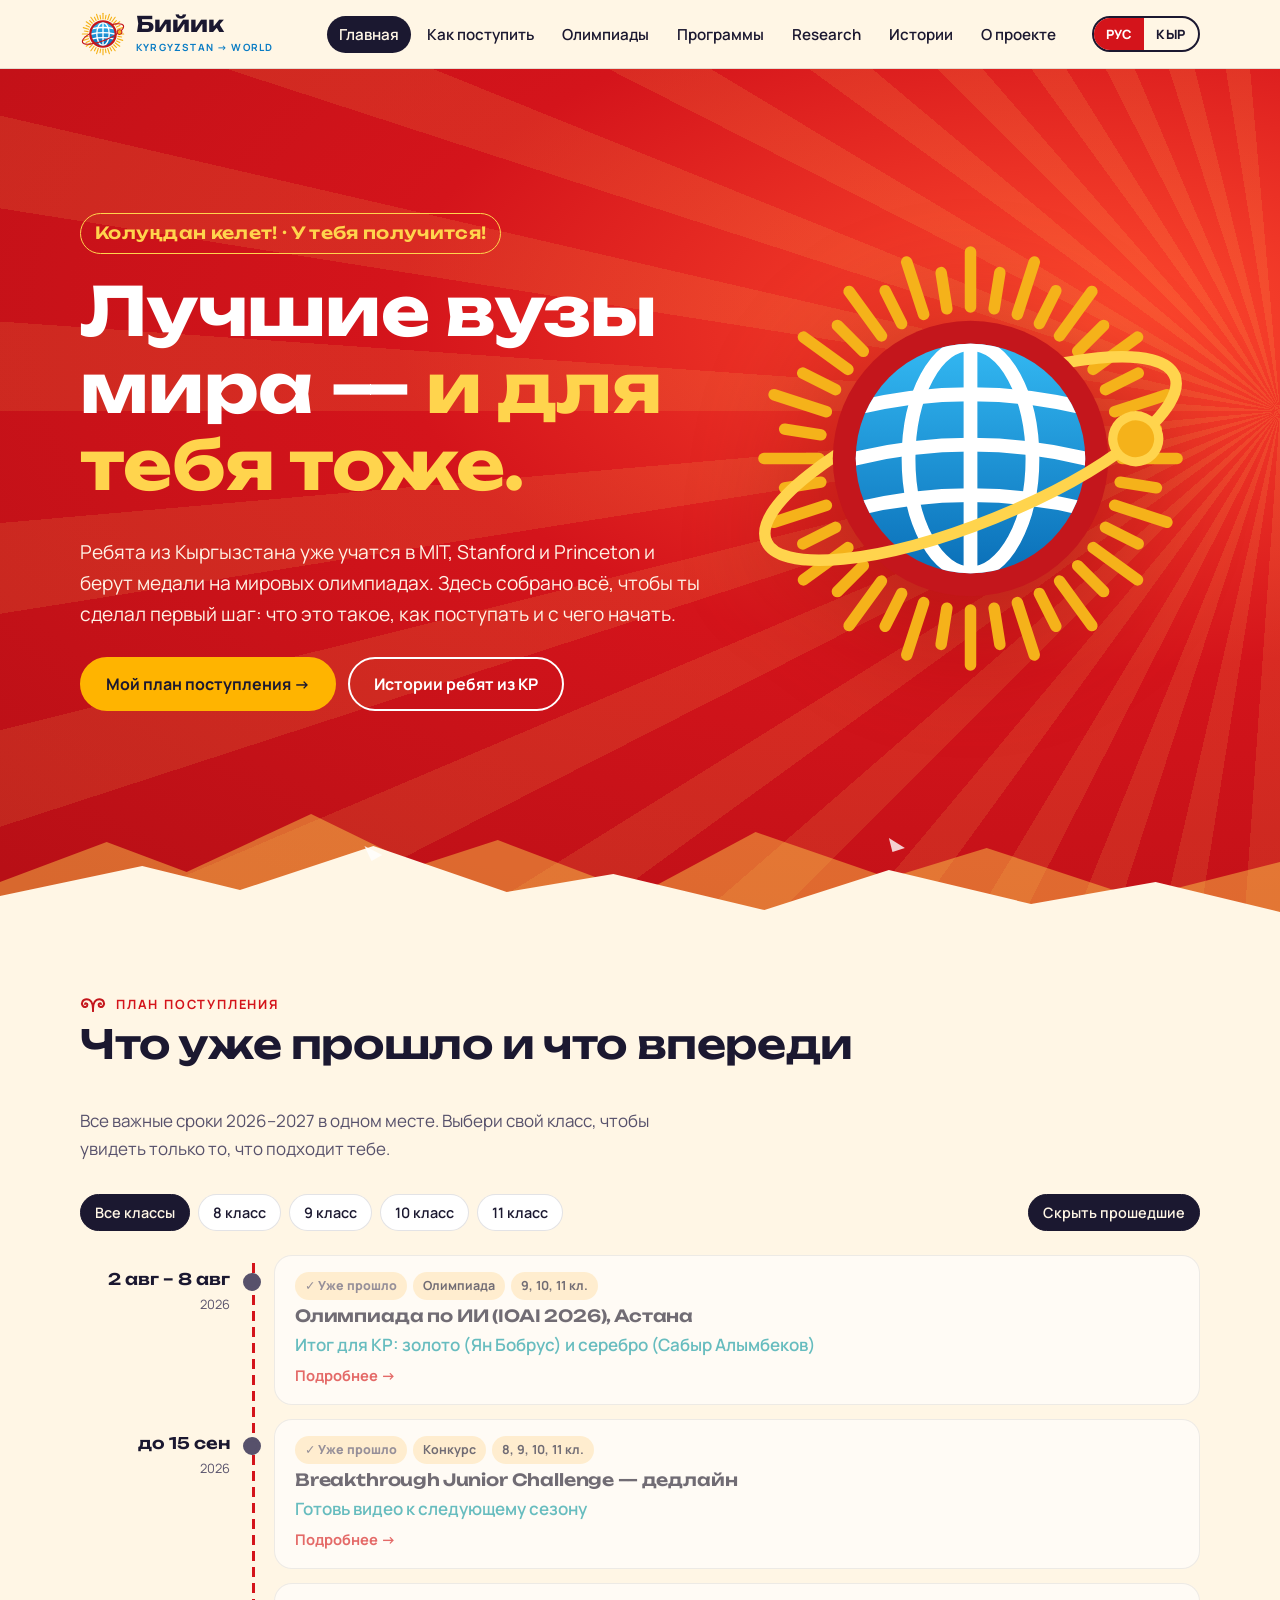
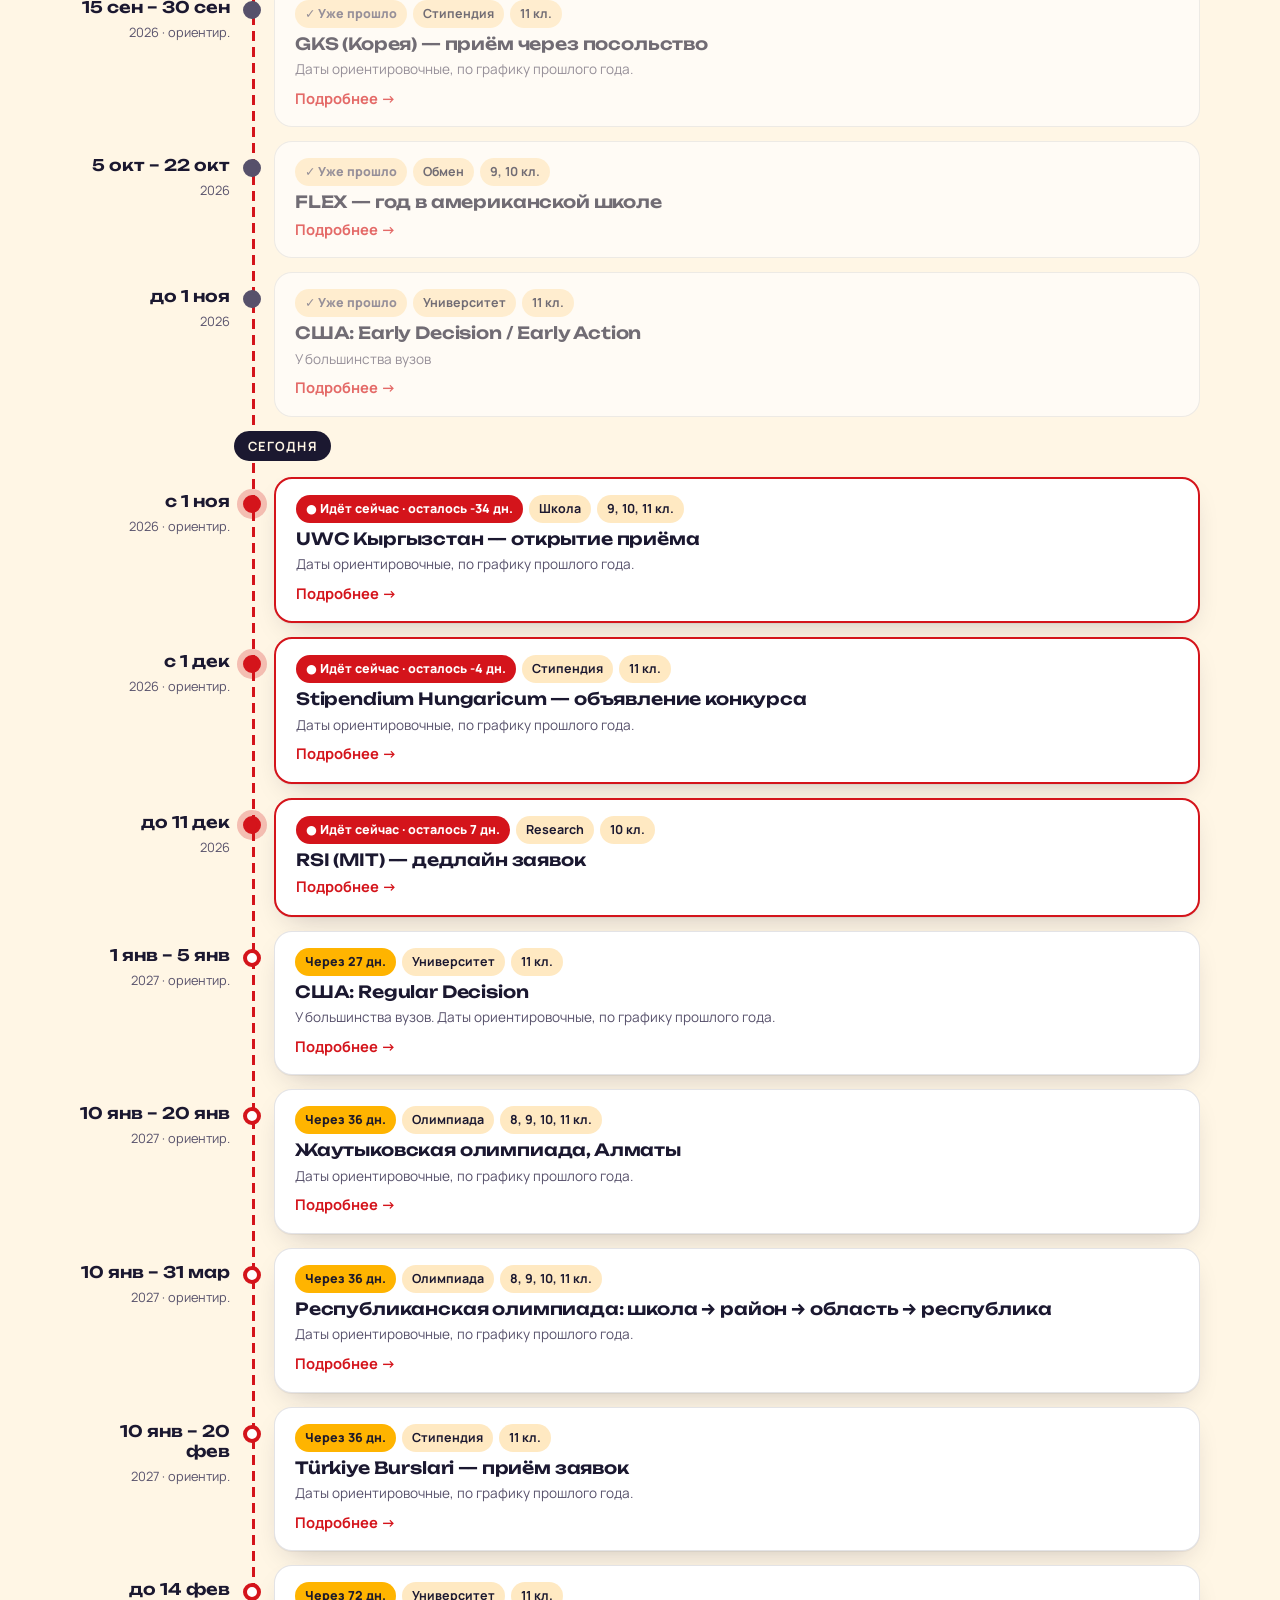
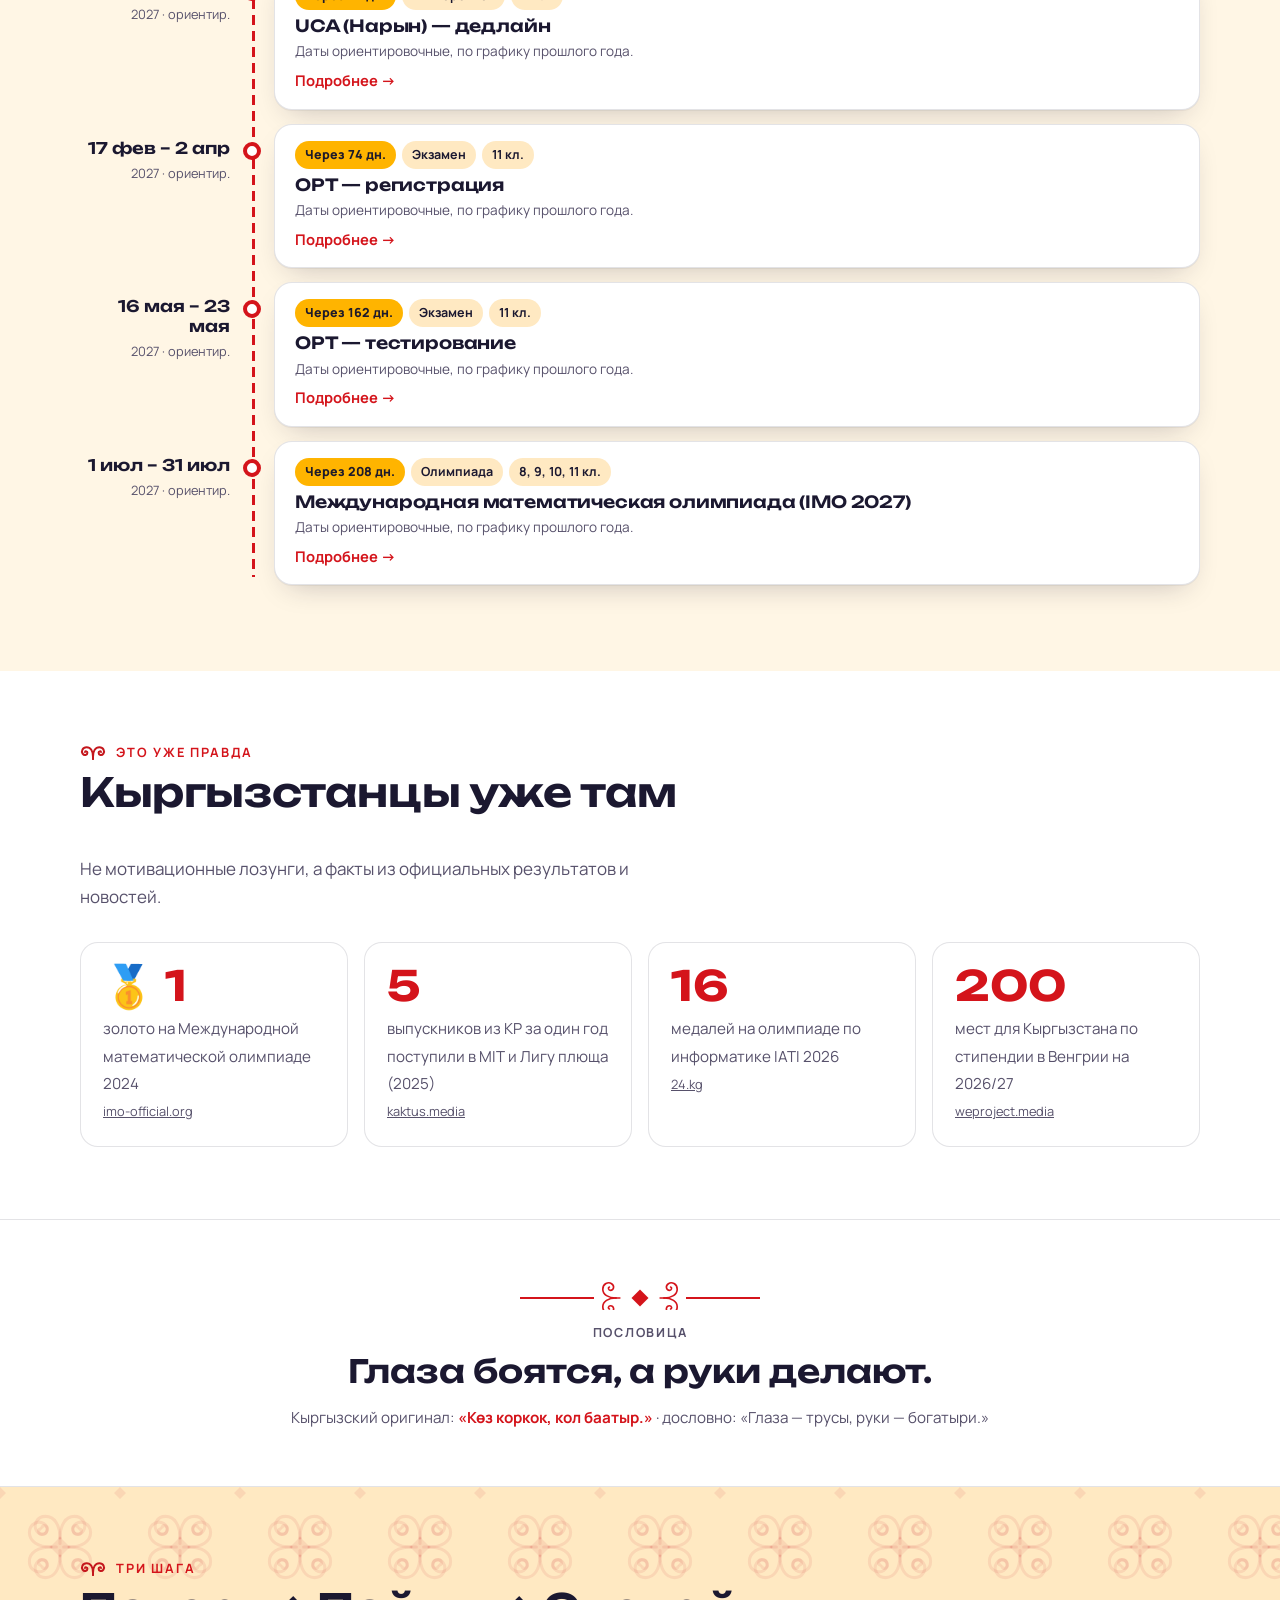
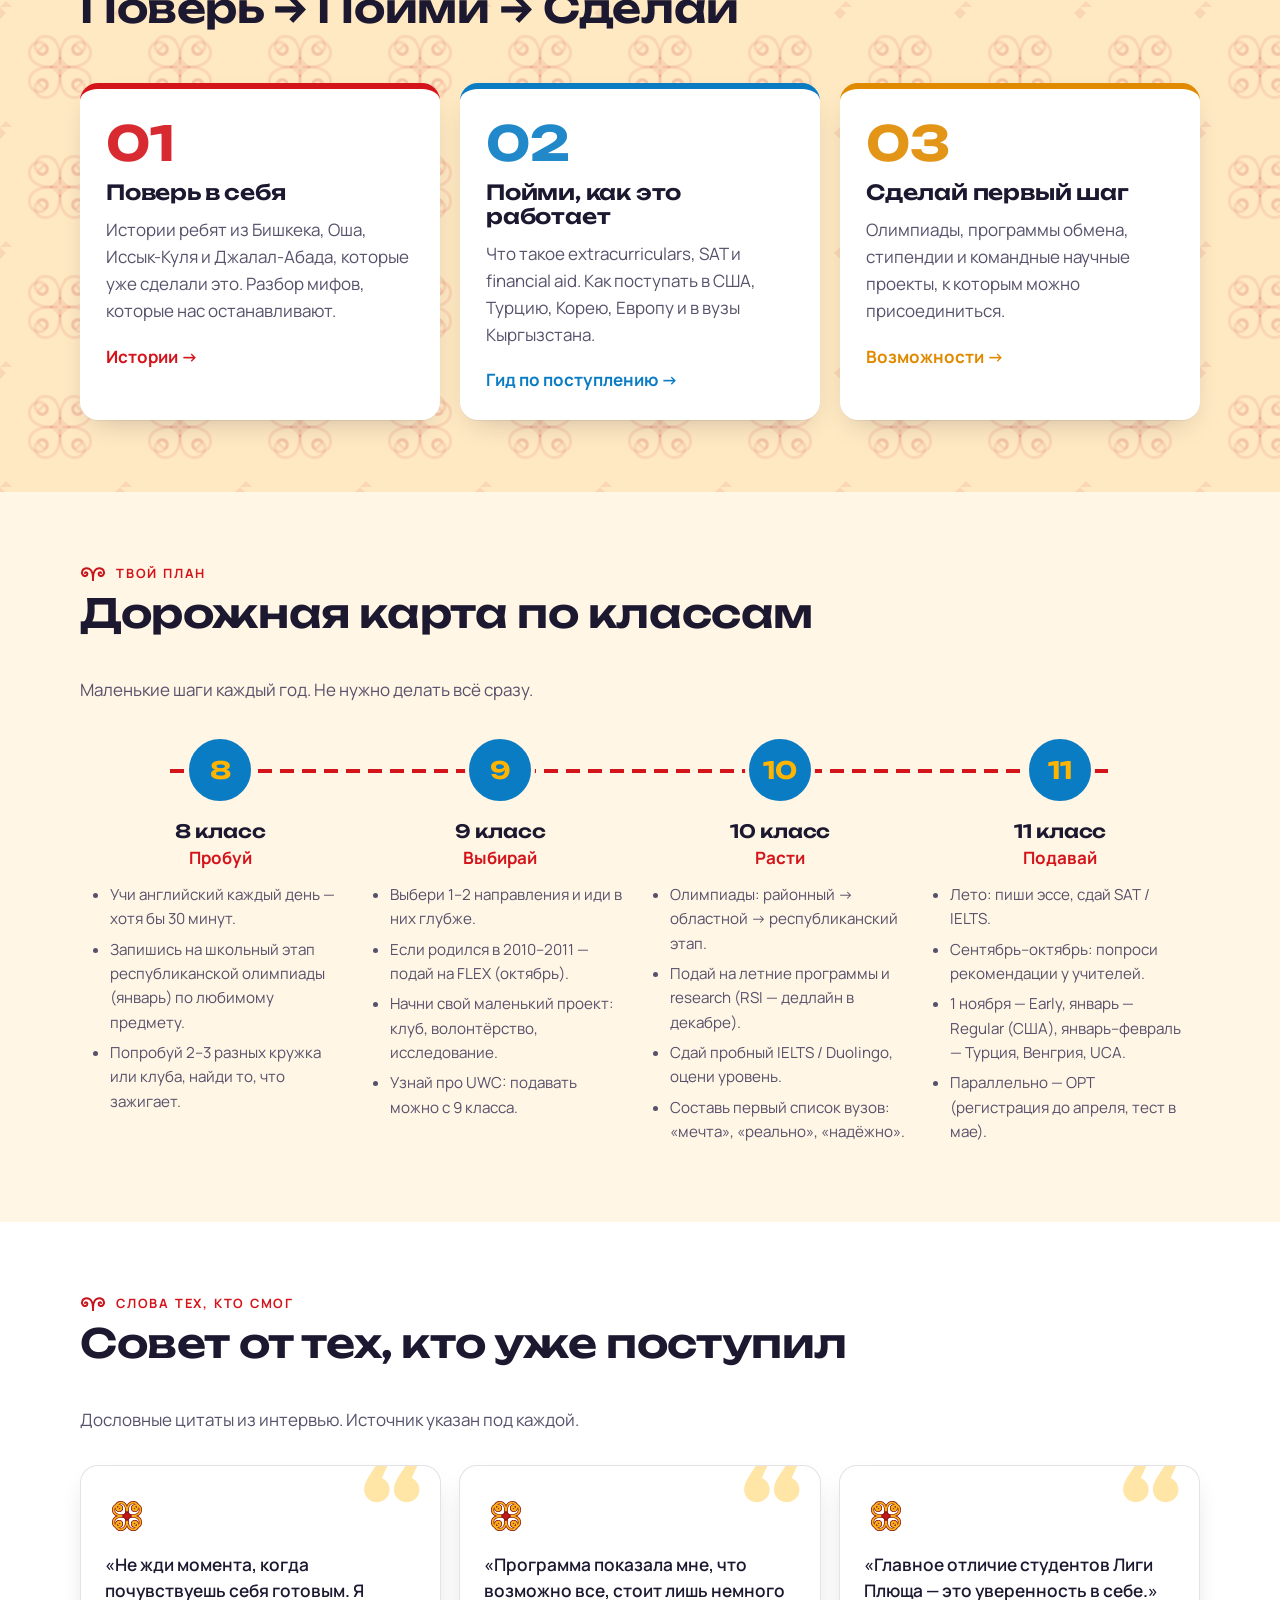
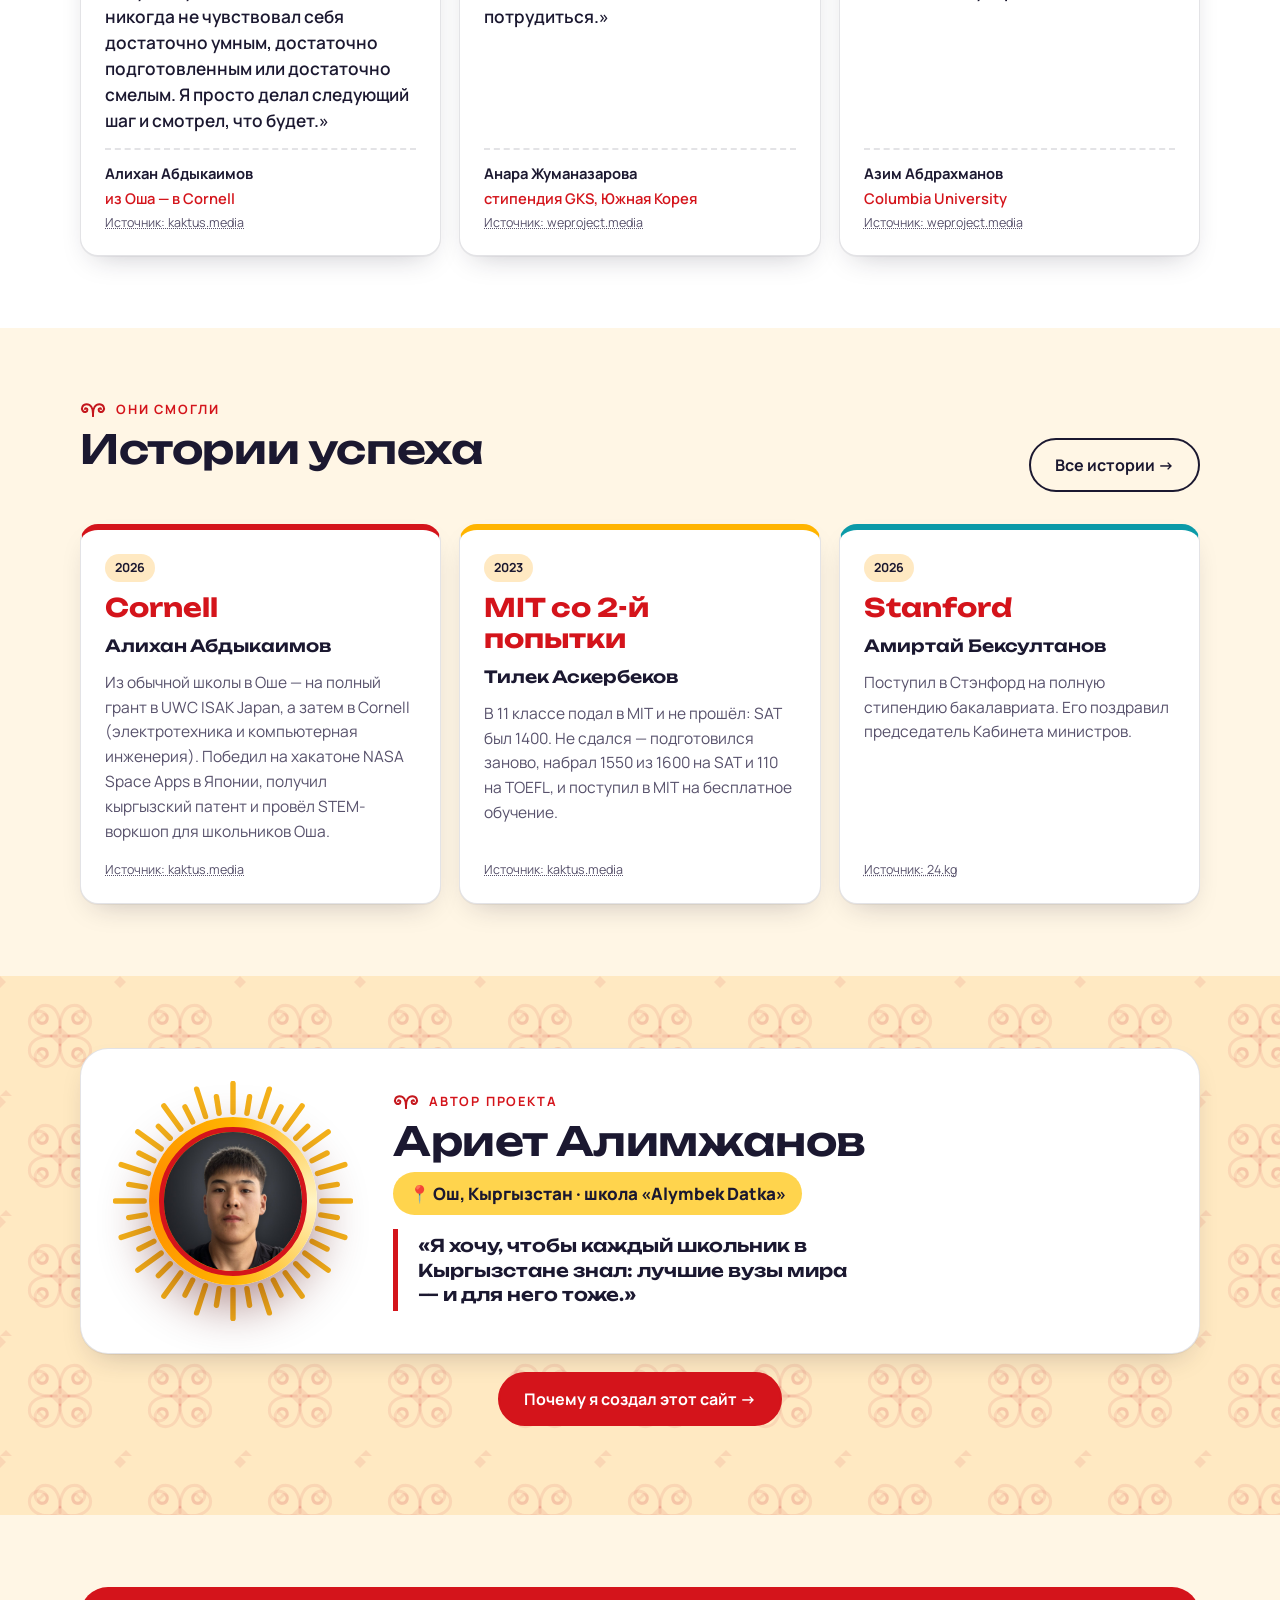
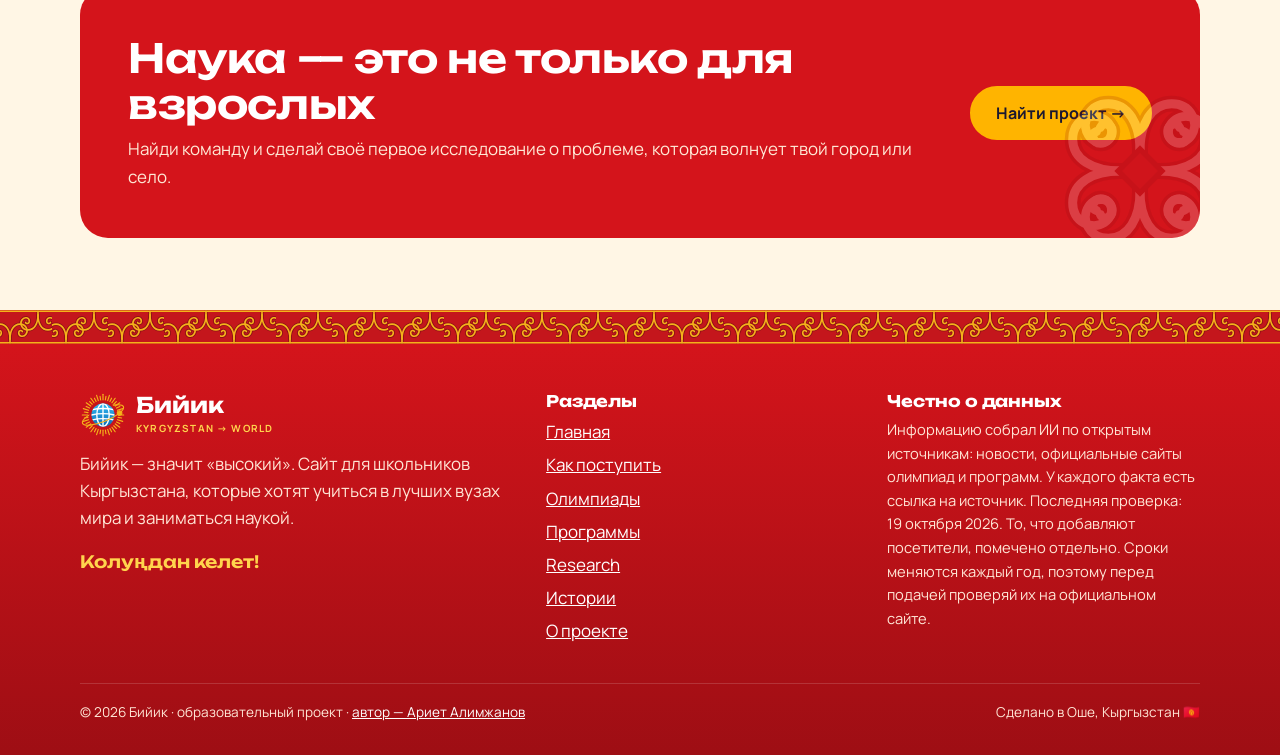
==== index.html @ 20fd9aa3 "Бийик: сайт для школьников Кыргызстана (РУС/КЫР) Co-Authored-By: Claude Opus 5.5 <noreply@anthropic." ====
<!doctype html>
<html lang="ru" data-title-ky="Бийик — дүйнөнүн мыкты ЖОЖдоруна жол">
<head>
<meta charset="utf-8">
<meta name="viewport" content="width=device-width, initial-scale=1">
<title>Бийик — путь к лучшим вузам мира</title>
<meta name="description" content="Олимпиады, стипендии, research и истории успеха для школьников Кыргызстана.">
<meta name="theme-color" content="#d4141b">
<link rel="icon" href="data:image/svg+xml,%3Csvg viewBox=%22-100 -100 200 200%22 xmlns=%22http://www.w3.org/2000/svg%22%3E%3Cdefs%3E%3CclipPath id=%22Lg%22%3E%3Ccircle r=%2250%22/%3E%3C/clipPath%3E%3ClinearGradient id=%22Lb%22 x1=%220%22 y1=%220%22 x2=%220%22 y2=%221%22%3E%3Cstop offset=%220%22 stop-color=%22#33b8f2%22/%3E%3Cstop offset=%221%22 stop-color=%22#0a6fb8%22/%3E%3C/linearGradient%3E%3C/defs%3E%3Cg stroke=%22#f5b21a%22 stroke-width=%225%22 stroke-linecap=%22round%22%3E%3Cline x1=%2266.0%22 y1=%220.0%22 x2=%2290.0%22 y2=%220.0%22/%3E%3Cline x1=%2265.2%22 y1=%2210.3%22 x2=%2281.0%22 y2=%2212.8%22/%3E%3Cline x1=%2262.8%22 y1=%2220.4%22 x2=%2285.6%22 y2=%2227.8%22/%3E%3Cline x1=%2258.8%22 y1=%2230.0%22 x2=%2273.1%22 y2=%2237.2%22/%3E%3Cline x1=%2253.4%22 y1=%2238.8%22 x2=%2272.8%22 y2=%2252.9%22/%3E%3Cline x1=%2246.7%22 y1=%2246.7%22 x2=%2258.0%22 y2=%2258.0%22/%3E%3Cline x1=%2238.8%22 y1=%2253.4%22 x2=%2252.9%22 y2=%2272.8%22/%3E%3Cline x1=%2230.0%22 y1=%2258.8%22 x2=%2237.2%22 y2=%2273.1%22/%3E%3Cline x1=%2220.4%22 y1=%2262.8%22 x2=%2227.8%22 y2=%2285.6%22/%3E%3Cline x1=%2210.3%22 y1=%2265.2%22 x2=%2212.8%22 y2=%2281.0%22/%3E%3Cline x1=%220.0%22 y1=%2266.0%22 x2=%220.0%22 y2=%2290.0%22/%3E%3Cline x1=%22-10.3%22 y1=%2265.2%22 x2=%22-12.8%22 y2=%2281.0%22/%3E%3Cline x1=%22-20.4%22 y1=%2262.8%22 x2=%22-27.8%22 y2=%2285.6%22/%3E%3Cline x1=%22-30.0%22 y1=%2258.8%22 x2=%22-37.2%22 y2=%2273.1%22/%3E%3Cline x1=%22-38.8%22 y1=%2253.4%22 x2=%22-52.9%22 y2=%2272.8%22/%3E%3Cline x1=%22-46.7%22 y1=%2246.7%22 x2=%22-58.0%22 y2=%2258.0%22/%3E%3Cline x1=%22-53.4%22 y1=%2238.8%22 x2=%22-72.8%22 y2=%2252.9%22/%3E%3Cline x1=%22-58.8%22 y1=%2230.0%22 x2=%22-73.1%22 y2=%2237.2%22/%3E%3Cline x1=%22-62.8%22 y1=%2220.4%22 x2=%22-85.6%22 y2=%2227.8%22/%3E%3Cline x1=%22-65.2%22 y1=%2210.3%22 x2=%22-81.0%22 y2=%2212.8%22/%3E%3Cline x1=%22-66.0%22 y1=%220.0%22 x2=%22-90.0%22 y2=%220.0%22/%3E%3Cline x1=%22-65.2%22 y1=%22-10.3%22 x2=%22-81.0%22 y2=%22-12.8%22/%3E%3Cline x1=%22-62.8%22 y1=%22-20.4%22 x2=%22-85.6%22 y2=%22-27.8%22/%3E%3Cline x1=%22-58.8%22 y1=%22-30.0%22 x2=%22-73.1%22 y2=%22-37.2%22/%3E%3Cline x1=%22-53.4%22 y1=%22-38.8%22 x2=%22-72.8%22 y2=%22-52.9%22/%3E%3Cline x1=%22-46.7%22 y1=%22-46.7%22 x2=%22-58.0%22 y2=%22-58.0%22/%3E%3Cline x1=%22-38.8%22 y1=%22-53.4%22 x2=%22-52.9%22 y2=%22-72.8%22/%3E%3Cline x1=%22-30.0%22 y1=%22-58.8%22 x2=%22-37.2%22 y2=%22-73.1%22/%3E%3Cline x1=%22-20.4%22 y1=%22-62.8%22 x2=%22-27.8%22 y2=%22-85.6%22/%3E%3Cline x1=%22-10.3%22 y1=%22-65.2%22 x2=%22-12.8%22 y2=%22-81.0%22/%3E%3Cline x1=%22-0.0%22 y1=%22-66.0%22 x2=%22-0.0%22 y2=%22-90.0%22/%3E%3Cline x1=%2210.3%22 y1=%22-65.2%22 x2=%2212.8%22 y2=%22-81.0%22/%3E%3Cline x1=%2220.4%22 y1=%22-62.8%22 x2=%2227.8%22 y2=%22-85.6%22/%3E%3Cline x1=%2230.0%22 y1=%22-58.8%22 x2=%2237.2%22 y2=%22-73.1%22/%3E%3Cline x1=%2238.8%22 y1=%22-53.4%22 x2=%2252.9%22 y2=%22-72.8%22/%3E%3Cline x1=%2246.7%22 y1=%22-46.7%22 x2=%2258.0%22 y2=%22-58.0%22/%3E%3Cline x1=%2253.4%22 y1=%22-38.8%22 x2=%2272.8%22 y2=%22-52.9%22/%3E%3Cline x1=%2258.8%22 y1=%22-30.0%22 x2=%2273.1%22 y2=%22-37.2%22/%3E%3Cline x1=%2262.8%22 y1=%22-20.4%22 x2=%2285.6%22 y2=%22-27.8%22/%3E%3Cline x1=%2265.2%22 y1=%22-10.3%22 x2=%2281.0%22 y2=%22-12.8%22/%3E%3C/g%3E%3Cpath d=%22M-96 0A96 28 0 0 1 96 0%22 transform=%22rotate(-22)%22 fill=%22none%22 stroke=%22#c4161c%22 stroke-width=%225%22 stroke-linecap=%22round%22/%3E%3Ccircle r=%2260%22 fill=%22#c4161c%22/%3E%3Ccircle r=%2250%22 fill=%22url(#Lb)%22/%3E%3Cg clip-path=%22url(#Lg)%22 fill=%22none%22 stroke=%22#fff%22 stroke-width=%226%22 stroke-linecap=%22round%22%3E %3Cellipse rx=%2227%22 ry=%2250%22/%3E%3Cline x1=%220%22 y1=%22-50%22 x2=%220%22 y2=%2250%22/%3E %3Cpath d=%22M-50 -22Q0 -34 50 -22M-50 22Q0 10 50 22M-50 0Q0 -12 50 0%22/%3E%3C/g%3E%3Cpath d=%22M96 0A96 28 0 0 1 -96 0%22 transform=%22rotate(-22)%22 fill=%22none%22 stroke=%22#c4161c%22 stroke-width=%225%22 stroke-linecap=%22round%22/%3E%3Cg transform=%22rotate(-22)%22%3E%3Ccircle cx=%2270%22 cy=%2219%22 r=%2210%22 fill=%22#f5b21a%22 stroke=%22#c4161c%22 stroke-width=%224%22/%3E%3C/g%3E%3C/svg%3E">
<link rel="preconnect" href="https://fonts.googleapis.com">
<link rel="preconnect" href="https://fonts.gstatic.com" crossorigin>
<link href="https://fonts.googleapis.com/css2?family=Manrope:wght@400;500;600;700;800&family=Unbounded:wght@500;600;700&display=swap&subset=cyrillic" rel="stylesheet">
<link rel="stylesheet" href="css/style.css">
<link rel="stylesheet" href="css/ornaments.css">
</head>
<body>
<header id="site-header"></header>
<main>

<section class="hero"><div class="wrap hero-inner">
  <div>
    <span class="kg"><span data-ky="Колуңдан келет!">Колуңдан келет! · У тебя получится!</span></span>
    <h1><span data-ky="Дүйнөнүн мыкты ЖОЖдору — &lt;em&gt;сен үчүн да.&lt;/em&gt;">Лучшие вузы мира — <em>и для тебя тоже.</em></span></h1>
    <p class="lead"><span data-ky="Кыргызстандык балдар MIT, Stanford жана Princetonдо окуп, дүйнөлүк олимпиадаларда медаль алып жатышат. Бул жерде биринчи кадамыңды жасоо үчүн баары бар: бул эмне, кантип тапшыруу жана кайдан баштоо.">Ребята из Кыргызстана уже учатся в MIT, Stanford и Princeton и берут медали на мировых олимпиадах. Здесь собрано всё, чтобы ты сделал первый шаг: что это такое, как поступать и с чего начать.</span></p>
    <div class="hero-actions">
      <a class="btn" href="#plan"><span data-ky="Менин планым →">Мой план поступления →</span></a>
      <a class="btn ghost" href="stories.html"><span data-ky="КРдин балдарынын окуялары">Истории ребят из КР</span></a>
    </div>
  </div>
  <div class="hero-logo" data-logo="#ffd44d"></div>
</div><svg class="mountains" viewBox="0 0 1440 120" preserveAspectRatio="none" aria-hidden="true">
  <path d="M0 120V78l120-40 90 30 140-58 120 52 90-26 160 54 130-62 150 46 110-30 170 50 160-36V120z"/>
  <path d="M0 120V92l160-30 110 24 150-44 150 46 120-18 170 36 140-40 160 34 140-22 140 30V120z" fill="var(--felt)"/>
  <path d="M410 42l20 9-12 6zM1000 34l18 10-14 4z" fill="#fff" opacity=".8"/>
</svg></section>

<section id="plan"><div class="wrap">
  <div class="section-title"><div><div class="eyebrow"><span data-ky="Тапшыруу планы">План поступления</span></div><h2><span data-ky="Эмне өттү, эмне алдыда">Что уже прошло и что впереди</span></h2></div><p class=muted><span data-ky="2026–2027-жылдардын бардык маанилүү мөөнөттөрү бир жерде. Өзүңө тиешелүүсүн гана көрүү үчүн классыңды танда.">Все важные сроки 2026–2027 в одном месте. Выбери свой класс, чтобы увидеть только то, что подходит тебе.</span></p></div>
  <div class="filters" id="timeline-grades"></div>
  <ol class="timeline" id="timeline"></ol>
</div></section>

<section class="alt"><div class="wrap">
  <div class="section-title"><div><div class="eyebrow"><span data-ky="Бул чындык">Это уже правда</span></div><h2><span data-ky="Кыргызстандыктар буга чейин эле ошол жерде">Кыргызстанцы уже там</span></h2></div><p class=muted><span data-ky="Мотивациялык ураандар эмес — расмий жыйынтыктардан жана жаңылыктардан алынган фактылар.">Не мотивационные лозунги, а факты из официальных результатов и новостей.</span></p></div>
  <div class="stats">
    <div class="stat reveal"><b>🥇 1</b><span><span data-ky="Эл аралык математикалык олимпиада 2024тө алтын">золото на Международной математической олимпиаде 2024</span></span><br><a href="https://www.imo-official.org/results/team/year/2024/country/KGZ/" target="_blank" rel="noopener">imo-official.org</a></div>
    <div class="stat reveal"><b>5</b><span><span data-ky="КРдин бүтүрүүчүсү бир жылда MITге жана Плющ лигасына өтүштү (2025)">выпускников из КР за один год поступили в MIT и Лигу плюща (2025)</span></span><br><a href="https://kaktus.media/doc/525167_piat_vypysknikov_iz_kyrgyzstana_postypili_v_yniversitety_ligi_plusha_i_mit.html" target="_blank" rel="noopener">kaktus.media</a></div>
    <div class="stat reveal"><b>16</b><span><span data-ky="IATI 2026 информатика олимпиадасында медаль">медалей на олимпиаде по информатике IATI 2026</span></span><br><a href="https://24.kg/obschestvo/373329_shkolniki_izkr_vzyali_16medaley_namejdunarodnoy_olimpiade_poinformatike/" target="_blank" rel="noopener">24.kg</a></div>
    <div class="stat reveal"><b>200</b><span><span data-ky="2026/27-жылга Венгриянын стипендиясы боюнча Кыргызстанга орун">мест для Кыргызстана по стипендии в Венгрии на 2026/27</span></span><br><a href="https://www.weproject.media/articles/detail/200-kyrgyzstantsev-smogut-uchitsya-v-vengrii-v-2026-godu-trebovaniya-kvoty-i-sroki-podachi/?amp=y" target="_blank" rel="noopener">weproject.media</a></div>
  </div>
</div></section>
<section class="proverb-band"><div class="wrap"><div data-proverb="index"></div></div></section>

<section class="pattern-bg"><div class="wrap">
  <div class="section-title"><div><div class="eyebrow"><span data-ky="Үч кадам">Три шага</span></div><h2><span data-ky="Ишен → Түшүн → Жаса">Поверь → Пойми → Сделай</span></h2></div></div>
  <div class="paths">
    <a class="path reveal" href="stories.html" style="--c:var(--red)"><div class="num">01</div><h3><span data-ky="Өзүңө ишен">Поверь в себя</span></h3><p><span data-ky="Муну буга чейин жасаган Бишкек, Ош, Ысык-Көл жана Жалал-Абаддык балдардын окуялары. Бизди токтоткон мифтердин талдоосу.">Истории ребят из Бишкека, Оша, Иссык-Куля и Джалал-Абада, которые уже сделали это. Разбор мифов, которые нас останавливают.</span></p><span class="go"><span data-ky="Окуялар →">Истории →</span></span></a>
    <a class="path reveal" href="guide.html" style="--c:var(--sky)"><div class="num">02</div><h3><span data-ky="Кантип иштээрин түшүн">Пойми, как это работает</span></h3><p><span data-ky="Extracurriculars, SAT жана financial aid деген эмне. АКШга, Түркияга, Кореяга, Европага жана Кыргызстандын ЖОЖдоруна кантип тапшыруу.">Что такое extracurriculars, SAT и financial aid. Как поступать в США, Турцию, Корею, Европу и в вузы Кыргызстана.</span></p><span class="go"><span data-ky="Тапшыруу боюнча гид →">Гид по поступлению →</span></span></a>
    <a class="path reveal" href="olympiads.html" style="--c:#e08a00"><div class="num">03</div><h3><span data-ky="Биринчи кадамды жаса">Сделай первый шаг</span></h3><p><span data-ky="Олимпиадалар, алмашуу программалары, стипендиялар жана кошулса боло турган командалык илимий долбоорлор.">Олимпиады, программы обмена, стипендии и командные научные проекты, к которым можно присоединиться.</span></p><span class="go"><span data-ky="Мүмкүнчүлүктөр →">Возможности →</span></span></a>
  </div>
</div></section>

<section><div class="wrap">
  <div class="section-title"><div><div class="eyebrow"><span data-ky="Сенин планың">Твой план</span></div><h2><span data-ky="Класстар боюнча жол картасы">Дорожная карта по классам</span></h2></div><p class=muted><span data-ky="Ар жылы кичинекей кадамдар. Баарын бир убакта жасоонун кереги жок.">Маленькие шаги каждый год. Не нужно делать всё сразу.</span></p></div>
  <div class="roadmap" id="roadmap"></div>
</div></section>

<section class="alt"><div class="wrap">
  <div class="section-title"><div><div class="eyebrow"><span data-ky="Колунан келгендердин сөздөрү">Слова тех, кто смог</span></div><h2><span data-ky="Буга чейин өткөндөрдүн кеңеши">Совет от тех, кто уже поступил</span></h2></div><p class=muted><span data-ky="Интервьюлардан алынган цитаталар. Ар биринин астында булагы көрсөтүлгөн.">Дословные цитаты из интервью. Источник указан под каждой.</span></p></div>
  <div class="quotes" id="quote-featured"></div>
</div></section>

<section><div class="wrap">
  <div class="section-title"><div><div class="eyebrow"><span data-ky="Алар жасай алышты">Они смогли</span></div><h2><span data-ky="Ийгилик окуялары">Истории успеха</span></h2></div><a class="btn ghost" href="stories.html"><span data-ky="Бардык окуялар →">Все истории →</span></a></div>
  <div class="grid" id="story-featured"></div>
</div></section>

<section class="pattern-bg"><div class="wrap">
  <div class="author-home reveal" id="author-home"></div>
  <p style="text-align:center;margin-top:18px"><a class="btn red" href="about.html"><span data-ky="Бул сайтты эмне үчүн жасадым →">Почему я создал этот сайт →</span></a></p>
</div></section>

<section><div class="wrap">
  <div class="cta"><div class="deco" data-rosette="#ffffff"></div>
    <div><h2><span data-ky="Илим — чоңдор үчүн гана эмес">Наука — это не только для взрослых</span></h2><p><span data-ky="Команда таап, шаарыңды же айылыңды тынчсыздандырган көйгөй боюнча биринчи изилдөөңдү жаса.">Найди команду и сделай своё первое исследование о проблеме, которая волнует твой город или село.</span></p></div>
    <a class="btn" href="research.html"><span data-ky="Долбоор табуу →">Найти проект →</span></a>
  </div>
</div></section>
</main>
<div id="site-footer"></div>
<script src="js/config.js"></script>
<script src="js/data.js"></script>
<script src="js/data-ky.js"></script>
<script src="js/main.js"></script>
</body>
</html>
---- css/style.css ----
/* ═══════════════════════════════════════════
   БИЙИК — стиль
   Цвета войлока, солнца и неба. Орнаменты:
   кочкор мүйүз (рога архара), тундук, мотивы шырдака.
   ═══════════════════════════════════════════ */

:root {
  --felt: #fff6e5;        /* светлый войлок */
  --felt-2: #ffe9c2;
  --paper: #ffffff;
  --ink: #1b1830;
  --ink-soft: #57516b;
  --red: #d4141b;         /* красный флага */
  --red-deep: #9e0e14;
  --sun: #ffb400;         /* солнце флага */
  --sky: #0a7cc4;         /* яркое небо */
  --sky-2: #19a7ea;
  --lake: #0b9aa8;        /* Иссык-Куль */
  --line: rgba(27, 24, 48, .12);
  --shadow: 0 1px 0 rgba(27,24,48,.05), 0 12px 30px -14px rgba(27,24,48,.28);
  --radius: 18px;
  --font-head: "Unbounded", "Arial Black", system-ui, sans-serif;
  --font-body: "Manrope", system-ui, -apple-system, "Segoe UI", sans-serif;
  color-scheme: light;
}

* { box-sizing: border-box; }
html { scroll-behavior: smooth; }
body {
  margin: 0;
  background: var(--felt);
  color: var(--ink);
  font: 17px/1.6 var(--font-body);
  -webkit-font-smoothing: antialiased;
  overflow-x: hidden;
}
img, svg { max-width: 100%; }
a { color: inherit; }
h1, h2, h3, h4 { font-family: var(--font-head); line-height: 1.15; margin: 0 0 .5em; letter-spacing: -.01em; }
h1 { font-size: clamp(2.1rem, 6vw, 4.2rem); font-weight: 700; }
h2 { font-size: clamp(1.6rem, 3.6vw, 2.5rem); font-weight: 600; }
h3 { font-size: 1.15rem; font-weight: 600; }
p { margin: 0 0 1em; }
.wrap { max-width: 1160px; margin: 0 auto; padding: 0 20px; }
.muted { color: var(--ink-soft); }
.kg { font-family: var(--font-head); color: var(--red); font-weight: 600; }

/* ── Орнаментальная лента (кочкор мүйүз) ── */
.band {
  height: 26px;
  background-color: var(--red);
  -webkit-mask: none;
  background-image: url("data:image/svg+xml,%3Csvg xmlns='http://www.w3.org/2000/svg' width='60' height='26' viewBox='0 0 60 26'%3E%3Cg fill='none' stroke='%23f5b21a' stroke-width='2.6' stroke-linecap='round'%3E%3Cpath d='M30 25V15C30 7 20 3 14 6C8 9 9 17 15 17C19 17 20 12 17 10'/%3E%3Cpath d='M30 15C30 7 40 3 46 6C52 9 51 17 45 17C41 17 40 12 43 10'/%3E%3Cpath d='M0 1V8C0 14 -6 18 -10 18M60 1V8C60 14 66 18 70 18'/%3E%3C/g%3E%3C/svg%3E");
  background-repeat: repeat-x;
  background-position: center;
}
.band.thin { height: 14px; background-size: 32px 14px; }
.band.sky { background-color: var(--sky); }

/* ── Шапка ── */
.site-header {
  position: sticky; top: 0; z-index: 50;
  background: color-mix(in srgb, var(--felt) 88%, transparent);
  backdrop-filter: blur(10px);
  border-bottom: 1px solid var(--line);
}
.nav { display: flex; align-items: center; gap: 24px; height: 68px; }
.logo { display: flex; align-items: center; gap: 10px; text-decoration: none; font-family: var(--font-head); font-weight: 700; font-size: 1.35rem; }
.logo svg { width: 38px; height: 38px; }
.nav-links { display: flex; gap: 4px; margin-left: auto; list-style: none; padding: 0; margin-top: 0; margin-bottom: 0; }
.nav-links a {
  text-decoration: none; padding: 8px 12px; border-radius: 999px; font-weight: 600; font-size: .95rem;
  transition: background .2s;
}
.nav-links a:hover { background: var(--felt-2); }
.nav-links a[aria-current="page"] { background: var(--ink); color: var(--felt); }
.burger { display: none; margin-left: auto; background: none; border: 0; padding: 8px; cursor: pointer; color: var(--ink); }
.burger svg { width: 28px; height: 28px; }
@media (max-width: 1080px) {
  .burger { display: block; }
  .nav-links {
    display: none; position: absolute; top: 68px; left: 0; right: 0; flex-direction: column;
    background: var(--felt); padding: 12px 20px 20px; border-bottom: 1px solid var(--line);
  }
  .nav-links.open { display: flex; }
  .nav-links a { display: block; padding: 12px 14px; }
}

/* ── Кнопки ── */
.btn {
  display: inline-flex; align-items: center; gap: 8px;
  padding: 14px 24px; border-radius: 999px; border: 2px solid var(--ink);
  font: 700 1rem var(--font-body); text-decoration: none; cursor: pointer;
  transition: transform .15s, box-shadow .15s;
  background: var(--ink); color: var(--felt);
}
.btn:hover { transform: translateY(-2px); box-shadow: 0 6px 0 var(--sun); }
.btn.ghost { background: transparent; color: var(--ink); }
.btn.red { background: var(--red); border-color: var(--red); color: #fff; }

/* ── Герой ── */
.hero { position: relative; overflow: hidden; background: radial-gradient(120% 90% at 85% 30%, #ff4a2e 0%, var(--red) 45%, #b80f16 100%); color: #fff; }
.hero::before { /* лучи солнца */
  content: ""; position: absolute; inset: -50%; opacity: .12;
  background: repeating-conic-gradient(from 0deg at 75% 45%, #ffd25a 0deg 4deg, transparent 4deg 9deg);
}
.hero-inner { position: relative; display: grid; grid-template-columns: 1.15fr .85fr; gap: 40px; align-items: center; padding: 72px 20px 140px; }
.hero h1 { color: #fff; }
.hero h1 em { font-style: normal; color: #ffd44d; }
.hero .lead { font-size: 1.2rem; max-width: 34em; color: #fff3e6; }
.hero .kg { color: #ffd44d; font-size: 1.05rem; letter-spacing: .02em; display: inline-block; margin-bottom: 18px; padding: 6px 14px; border: 1.5px solid currentColor; border-radius: 999px; }
.hero .btn { background: var(--sun); border-color: var(--sun); color: var(--ink); }
.hero .btn.ghost { background: transparent; border-color: #fff; color: #fff; }
.hero .btn:hover { box-shadow: 0 6px 0 var(--red-deep); }
.hero-actions { display: flex; gap: 12px; flex-wrap: wrap; margin-top: 28px; }
.tunduk-wrap { position: relative; aspect-ratio: 1; max-width: 440px; justify-self: center; width: 100%; }
.tunduk-wrap svg { width: 100%; height: 100%; animation: spin 120s linear infinite; }
@keyframes spin { to { transform: rotate(360deg); } }
@media (prefers-reduced-motion: reduce) { .tunduk-wrap svg { animation: none; } }
.mountains { position: absolute; left: 0; right: 0; bottom: -1px; height: 120px; display: block; width: 100%; }
@media (max-width: 820px) {
  .hero-inner { grid-template-columns: 1fr; padding: 48px 20px 120px; }
  .tunduk-wrap { max-width: 240px; order: -1; }
}

/* ── Страничный заголовок ── */
.page-head { background: linear-gradient(135deg, var(--sky-2), var(--sky)); color: #fff; padding: 56px 0 96px; position: relative; overflow: hidden; }
.page-head h1 { color: #fff; font-size: clamp(1.9rem, 5vw, 3.2rem); }
.page-head p { color: #eaf6ff; font-size: 1.15rem; max-width: 40em; margin: 0; }
.page-head .kg { color: #ffd44d; }
.page-head .deco { position: absolute; right: -40px; top: -50px; width: 300px; opacity: .9; }
@media (max-width: 700px) { .page-head .deco { width: 180px; right: -50px; top: -40px; } }

/* ── Секции ── */
section { padding: 72px 0; }
.section-title { display: flex; align-items: end; justify-content: space-between; gap: 20px; flex-wrap: wrap; margin-bottom: 32px; }
.section-title p { max-width: 36em; margin: 0; }
.eyebrow { font: 700 .8rem var(--font-body); letter-spacing: .14em; text-transform: uppercase; color: var(--red); margin-bottom: 8px; display: flex; align-items: center; gap: 10px; }
.eyebrow::before { content: ""; width: 22px; height: 10px; background: url("data:image/svg+xml,%3Csvg xmlns='http://www.w3.org/2000/svg' viewBox='0 0 44 20'%3E%3Cg fill='none' stroke='%23c4161c' stroke-width='3' stroke-linecap='round'%3E%3Cpath d='M22 19V12C22 6 15 2 10 4C5 6 6 13 11 13C14 13 15 9 12 8'/%3E%3Cpath d='M22 12C22 6 29 2 34 4C39 6 38 13 33 13C30 13 29 9 32 8'/%3E%3C/g%3E%3C/svg%3E") center/contain no-repeat; }
.alt { background: var(--paper); }
.pattern-bg {
  background-color: var(--felt-2);
  background-image: url("data:image/svg+xml,%3Csvg xmlns='http://www.w3.org/2000/svg' width='120' height='120' viewBox='0 0 120 120'%3E%3Cg fill='none' stroke='%23c4161c' stroke-opacity='.10' stroke-width='3' stroke-linecap='round'%3E%3Cg id='h'%3E%3Cpath d='M60 60V44C60 32 46 26 38 31C30 36 33 47 41 47C46 47 47 41 43 39'/%3E%3Cpath d='M60 44C60 32 74 26 82 31C90 36 87 47 79 47C74 47 73 41 77 39'/%3E%3C/g%3E%3Cuse href='%23h' transform='rotate(90 60 60)'/%3E%3Cuse href='%23h' transform='rotate(180 60 60)'/%3E%3Cuse href='%23h' transform='rotate(270 60 60)'/%3E%3C/g%3E%3C/svg%3E");
}

/* ── Три пути ── */
.paths { display: grid; grid-template-columns: repeat(3, 1fr); gap: 20px; }
.path {
  position: relative; background: var(--paper); border-radius: var(--radius); padding: 30px 26px 26px;
  box-shadow: var(--shadow); text-decoration: none; display: block; transition: transform .2s;
  border-top: 6px solid var(--c, var(--red));
}
.path:hover { transform: translateY(-4px); }
.path .num { font: 700 3rem/1 var(--font-head); color: var(--c, var(--red)); opacity: .9; }
.path h3 { margin-top: 14px; font-size: 1.3rem; }
.path p { color: var(--ink-soft); margin: 0; }
.path .go { margin-top: 18px; font-weight: 700; display: inline-flex; gap: 6px; color: var(--c, var(--red)); }
@media (max-width: 820px) { .paths { grid-template-columns: 1fr; } }

/* ── Цифры ── */
.stats { display: grid; grid-template-columns: repeat(4, 1fr); gap: 16px; }
.stat { background: var(--paper); border-radius: var(--radius); padding: 22px; border: 1px solid var(--line); }
.stat b { display: block; font: 700 clamp(1.9rem, 4vw, 2.6rem)/1 var(--font-head); color: var(--red); margin-bottom: 8px; }
.stat span { font-size: .95rem; color: var(--ink-soft); }
.stat a { font-size: .8rem; color: var(--ink-soft); }
@media (max-width: 820px) { .stats { grid-template-columns: 1fr 1fr; } }

/* ── Карточки ── */
.grid { display: grid; grid-template-columns: repeat(auto-fill, minmax(320px, 1fr)); gap: 18px; }
@media (max-width: 400px) { .grid { grid-template-columns: 1fr; } }
.card {
  background: var(--paper); border-radius: var(--radius); padding: 24px; box-shadow: var(--shadow);
  display: flex; flex-direction: column; gap: 10px; position: relative; border: 1px solid var(--line);
}
.card h3 { margin: 0; }
.card p { margin: 0; color: var(--ink-soft); font-size: .97rem; }
.card .meta { display: flex; flex-wrap: wrap; gap: 6px; }
.tag { font-size: .78rem; font-weight: 700; padding: 4px 10px; border-radius: 999px; background: var(--felt-2); color: var(--ink); }
.tag.red { background: var(--red); color: #fff; }
.tag.sun { background: var(--sun); color: #1d1a2b; }
.tag.lake { background: var(--lake); color: #fff; }
.kg-result { background: color-mix(in srgb, var(--sun) 18%, transparent); border-left: 4px solid var(--sun); padding: 10px 12px; border-radius: 0 10px 10px 0; font-size: .93rem; }
.kg-result strong { display: block; font-size: .72rem; letter-spacing: .1em; text-transform: uppercase; color: var(--red-deep); }
.card .foot { margin-top: auto; display: flex; justify-content: space-between; align-items: center; gap: 10px; padding-top: 6px; flex-wrap: wrap; }
.card .foot a.more { font-weight: 700; text-decoration: none; color: var(--red); }
.src { font-size: .78rem; color: var(--ink-soft); text-decoration: underline dotted; }
.card.hot { border: 2px solid var(--red); }
.hot-badge { position: absolute; top: -12px; right: 18px; background: var(--red); color: #fff; font-size: .78rem; font-weight: 800; padding: 5px 12px; border-radius: 999px; }
dl.facts { margin: 0; display: grid; grid-template-columns: auto 1fr; gap: 4px 12px; font-size: .92rem; }
dl.facts dt { color: var(--ink-soft); font-weight: 600; }
dl.facts dd { margin: 0; }

/* ── Фильтры ── */
.filters { display: flex; flex-wrap: wrap; gap: 8px; margin-bottom: 24px; align-items: center; }
.chip { border: 1.5px solid var(--line); background: var(--paper); color: var(--ink); padding: 8px 14px; border-radius: 999px; font: 600 .9rem var(--font-body); cursor: pointer; }
.chip[aria-pressed="true"] { background: var(--ink); color: var(--felt); border-color: var(--ink); }
.search { flex: 1 1 220px; min-width: 0; padding: 11px 16px; border-radius: 999px; border: 1.5px solid var(--line); background: var(--paper); color: var(--ink); font: 500 1rem var(--font-body); }
.empty { padding: 30px; text-align: center; color: var(--ink-soft); }

/* ── Истории ── */
.story { border-top: 6px solid var(--red); }
.story:nth-child(3n+2) { border-top-color: var(--sun); }
.story:nth-child(3n) { border-top-color: var(--lake); }
.story .who { font-family: var(--font-head); font-size: 1.05rem; font-weight: 600; }
.story .big { font: 700 1.6rem var(--font-head); color: var(--red); }
.quote { font-size: 1.4rem; font-family: var(--font-head); line-height: 1.35; max-width: 30em; }

/* ── Дорожная карта ── */
.roadmap { display: grid; grid-template-columns: repeat(4, 1fr); gap: 0; position: relative; counter-reset: g; }
.roadmap::before { content: ""; position: absolute; top: 34px; left: 8%; right: 8%; height: 4px; background: repeating-linear-gradient(90deg, var(--red) 0 14px, transparent 14px 22px); }
.rm { padding: 0 12px; position: relative; }
.rm .dot { width: 70px; height: 70px; border-radius: 50%; background: var(--sky); color: var(--sun); display: grid; place-items: center; font: 700 1.5rem var(--font-head); margin: 0 auto 16px; border: 4px solid var(--felt); position: relative; z-index: 1; }
.rm h3 { text-align: center; margin-bottom: 2px; }
.rm .sub { text-align: center; color: var(--red); font-weight: 700; margin-bottom: 12px; }
.rm ul { margin: 0; padding-left: 18px; font-size: .95rem; color: var(--ink-soft); }
.rm li { margin-bottom: 6px; }
@media (max-width: 820px) {
  .roadmap { grid-template-columns: 1fr; gap: 24px; }
  .roadmap::before { display: none; }
  .rm { display: grid; grid-template-columns: 70px 1fr; gap: 0 16px; }
  .rm .dot { margin: 0; grid-row: span 3; }
  .rm h3, .rm .sub { text-align: left; }
}

/* ── Пошагово ── */
.steps { list-style: none; padding: 0; margin: 0; display: grid; grid-template-columns: repeat(2, 1fr); gap: 14px; counter-reset: s; }
.steps li { counter-increment: s; background: var(--paper); border-radius: var(--radius); padding: 20px 20px 20px 76px; position: relative; border: 1px solid var(--line); }
.steps li::before { content: counter(s); position: absolute; left: 18px; top: 18px; width: 42px; height: 42px; border-radius: 12px; background: var(--red); color: #fff; display: grid; place-items: center; font: 700 1.2rem var(--font-head); }
.steps h3 { margin-bottom: 4px; }
.steps p { margin: 0; color: var(--ink-soft); font-size: .97rem; }
@media (max-width: 760px) { .steps { grid-template-columns: 1fr; } }

/* ── Словарь / FAQ ── */
details { background: var(--paper); border: 1px solid var(--line); border-radius: 14px; margin-bottom: 10px; }
summary { cursor: pointer; padding: 16px 20px; font-weight: 700; list-style: none; display: flex; justify-content: space-between; gap: 12px; align-items: center; }
summary::-webkit-details-marker { display: none; }
summary::after { content: "+"; font: 600 1.4rem var(--font-head); color: var(--red); transition: transform .2s; flex-shrink: 0; }
details[open] summary::after { transform: rotate(45deg); }
details > div { padding: 0 20px 18px; color: var(--ink-soft); }
.two-col { display: grid; grid-template-columns: 1fr 1fr; gap: 0 18px; }
@media (max-width: 760px) { .two-col { grid-template-columns: 1fr; } }

/* ── Мифы ── */
.myth { display: grid; gap: 8px; }
.myth .no { font-weight: 700; text-decoration: line-through; text-decoration-color: var(--red); text-decoration-thickness: 3px; }
.myth .yes { color: var(--ink-soft); }
.myth .yes::before { content: "На самом деле: "; font-weight: 800; color: var(--lake); }

/* ── Страны ── */
.country .flag { font-size: 2rem; line-height: 1; }

/* ── Тундук-карточка (CTA) ── */
.cta { background: var(--red); color: #fff; border-radius: 28px; padding: 48px; display: grid; grid-template-columns: 1fr auto; gap: 24px; align-items: center; position: relative; overflow: hidden; }
.cta h2 { color: #fff; margin: 0 0 8px; }
.cta p { margin: 0; color: #ffe9d6; }
.cta .btn { background: var(--sun); border-color: var(--sun); color: var(--ink); }
.cta .deco { position: absolute; right: -50px; bottom: -50px; width: 220px; opacity: .18; }
@media (max-width: 700px) { .cta { grid-template-columns: 1fr; padding: 32px 24px; } }

/* ── Доска проектов ── */
.board-form { display: grid; gap: 10px; grid-template-columns: 1fr 1fr; background: var(--paper); padding: 22px; border-radius: var(--radius); border: 1px solid var(--line); margin-bottom: 24px; }
.board-form input, .board-form textarea, .board-form select { width: 100%; padding: 12px 14px; border-radius: 12px; border: 1.5px solid var(--line); background: var(--felt); color: var(--ink); font: 500 1rem var(--font-body); }
.board-form textarea { grid-column: 1 / -1; min-height: 90px; resize: vertical; }
.board-form .row-full { grid-column: 1 / -1; display: flex; justify-content: space-between; gap: 12px; align-items: center; flex-wrap: wrap; }
@media (max-width: 600px) { .board-form { grid-template-columns: 1fr; } }
.note { font-size: .85rem; color: var(--ink-soft); }

/* ── Подвал ── */
.site-footer { background: linear-gradient(180deg, var(--red), var(--red-deep)); color: #ffe6d6; padding: 48px 0 32px; }
.site-footer a { color: #fff; }
.foot-grid { display: grid; grid-template-columns: 1.4fr 1fr 1fr; gap: 28px; }
.foot-grid h4 { color: #fff; font-size: 1rem; }
.foot-grid ul { list-style: none; padding: 0; margin: 0; }
.foot-grid li { margin-bottom: 6px; }
.site-footer .logo { color: #fff; margin-bottom: 12px; }
.foot-bottom { margin-top: 32px; padding-top: 18px; border-top: 1px solid rgba(255,255,255,.15); font-size: .85rem; display: flex; justify-content: space-between; gap: 12px; flex-wrap: wrap; }
@media (max-width: 760px) { .foot-grid { grid-template-columns: 1fr; } }

.theme-toggle { background: none; border: 1.5px solid var(--line); border-radius: 999px; width: 40px; height: 40px; cursor: pointer; color: var(--ink); display: grid; place-items: center; flex-shrink: 0; }


/* Появление при скролле */
.reveal { opacity: 0; transform: translateY(14px); transition: opacity .6s, transform .6s; }
.reveal.in { opacity: 1; transform: none; }
@media (prefers-reduced-motion: reduce) { .reveal { opacity: 1; transform: none; transition: none; } }


/* ═════════════ ДОБАВЛЕНО: пословицы, цитаты, план, формы, автор ═════════════ */

/* Разделитель-орнамент */
.divider { display: block; width: 240px; max-width: 70%; height: auto; margin: 0 auto 14px; }
.orn-divider { padding: 8px 0 0; }

/* Пословица */
.proverb { text-align: center; max-width: 760px; margin: 0 auto; padding: 8px 20px; }
.pv-label { font: 700 .78rem var(--font-body); letter-spacing: .14em; text-transform: uppercase; color: var(--ink-soft); margin-bottom: 10px; }
.pv-text { font: 600 clamp(1.3rem, 3.4vw, 2rem)/1.3 var(--font-head); color: var(--ink); margin: 0 0 14px; transition: opacity .3s; }
.pv-text.dim { opacity: .45; font-size: clamp(1rem, 2.4vw, 1.2rem); }
.pv-text.ru { color: var(--red); }
.pv-lit { color: var(--ink-soft); font-size: .95rem; margin: -6px 0 14px; }
.pv-btn { margin-top: 4px; }
.proverb-band { padding: 48px 0; border-top: 1px solid var(--line); border-bottom: 1px solid var(--line); background: var(--paper); }

/* Цитаты */
.quotes { display: grid; grid-template-columns: repeat(auto-fill, minmax(300px, 1fr)); gap: 18px; }
.quote-card { margin: 0; background: var(--paper); border-radius: var(--radius); padding: 28px 24px 22px; position: relative; border: 1px solid var(--line); box-shadow: var(--shadow); display: flex; flex-direction: column; gap: 14px; overflow: hidden; }
.quote-card::before { content: "“"; position: absolute; right: 16px; top: -18px; font: 700 7rem/1 var(--font-head); color: var(--sun); opacity: .35; }
.q-orn { width: 44px; height: 44px; }
.q-orn svg { width: 100%; height: 100%; }
.quote-card blockquote { margin: 0; font: 600 1.08rem/1.5 var(--font-body); color: var(--ink); }
.quote-card figcaption { margin-top: auto; display: flex; flex-direction: column; gap: 2px; font-size: .92rem; border-top: 2px dashed var(--line); padding-top: 12px; }
.quote-card figcaption span { color: var(--red); font-weight: 600; }
.mini-quote { margin: 4px 0 0; padding: 10px 14px; border-left: 4px solid var(--red); background: var(--felt); border-radius: 0 10px 10px 0; font-style: italic; }

/* План поступления (таймлайн) */
.timeline { list-style: none; margin: 0; padding: 0; position: relative; }
.timeline::before { content: ""; position: absolute; left: 172px; top: 8px; bottom: 8px; width: 3px; background: repeating-linear-gradient(180deg, var(--red) 0 10px, transparent 10px 16px); }
.tl-item { display: grid; grid-template-columns: 150px 44px 1fr; align-items: start; margin-bottom: 14px; }
.tl-date { text-align: right; padding-top: 14px; }
.tl-date b { display: block; font: 600 1rem var(--font-head); }
.tl-date span { font-size: .8rem; color: var(--ink-soft); }
.tl-dot { width: 18px; height: 18px; border-radius: 50%; background: var(--paper); border: 4px solid var(--red); margin: 18px auto 0; position: relative; z-index: 1; }
.tl-card { background: var(--paper); border: 1px solid var(--line); border-radius: var(--radius); padding: 16px 20px; box-shadow: var(--shadow); display: flex; flex-direction: column; gap: 6px; }
.tl-card h3 { margin: 0; font-size: 1.05rem; }
.tl-card .more { font-weight: 700; color: var(--red); text-decoration: none; font-size: .92rem; }
.tl-res { margin: 0; font-weight: 600; color: var(--lake); }
.tl-note { margin: 0; font-size: .85rem; }
.st { font-size: .78rem; font-weight: 800; padding: 4px 10px; border-radius: 999px; }
.st.past { background: var(--felt-2); color: var(--ink-soft); }
.st.open { background: var(--red); color: #fff; }
.st.soon { background: var(--sun); color: #1d1a2b; }
.tl-item.past .tl-card { opacity: .62; box-shadow: none; }
.tl-item.past .tl-dot { background: var(--ink-soft); border-color: var(--ink-soft); }
.tl-item.open .tl-card { border: 2px solid var(--red); }
.tl-item.open .tl-dot { background: var(--red); box-shadow: 0 0 0 6px color-mix(in srgb, var(--red) 25%, transparent); }
.tl-now { display: grid; grid-template-columns: 150px 44px 1fr; margin: 6px 0 16px; align-items: center; }
.tl-now span { grid-column: 2 / 4; justify-self: start; background: var(--ink); color: var(--felt); font: 700 .8rem var(--font-body); letter-spacing: .1em; text-transform: uppercase; padding: 6px 14px; border-radius: 999px; position: relative; z-index: 1; margin-left: 4px; }
.ghost-chip { margin-left: auto; }
@media (max-width: 700px) {
  .timeline::before { left: 9px; }
  .tl-item, .tl-now { grid-template-columns: 22px 1fr; gap: 0 12px; }
  .tl-dot { grid-column: 1; grid-row: 1 / span 2; margin: 6px 0 0; }
  .tl-date { grid-column: 2; text-align: left; padding: 0 0 6px; }
  .tl-date b { display: inline; margin-right: 8px; }
  .tl-card { grid-column: 2; }
  .tl-now span { grid-column: 1 / 3; margin-left: 0; }
  .ghost-chip { margin-left: 0; }
}

/* Кнопка «добавить» и пометки */
.add-row { display: flex; justify-content: space-between; align-items: center; gap: 16px; flex-wrap: wrap; background: var(--paper); border: 2px dashed color-mix(in srgb, var(--red) 45%, transparent); border-radius: var(--radius); padding: 18px 22px; margin-bottom: 24px; }
.add-row p { margin: 0; color: var(--ink-soft); max-width: 40em; }
.add-row b { color: var(--ink); }
.tag.pending { background: transparent; border: 1.5px dashed var(--ink-soft); color: var(--ink-soft); }
.tag.community { background: var(--sky); color: #fbf3e4; }
.card.user { border-style: dashed; }

/* Окно добавления */
.add-dialog { border: 0; padding: 0; border-radius: 22px; width: min(640px, calc(100vw - 32px)); max-height: calc(100vh - 40px); background: var(--paper); color: var(--ink); box-shadow: 0 30px 80px -20px rgba(0,0,0,.5); }
.add-dialog::backdrop { background: rgba(14, 20, 48, .6); backdrop-filter: blur(3px); }
.add-form { padding: 0 0 22px; }
.add-head { display: flex; align-items: center; gap: 14px; padding: 18px 22px; background: var(--sky); color: #fff; position: sticky; top: 0; z-index: 1; }
.add-head h3 { margin: 0; color: #fff; flex: 1; }
.add-orn { width: 40px; height: 40px; flex-shrink: 0; }
.add-head .x { background: none; border: 0; color: #fff; font-size: 2rem; line-height: 1; cursor: pointer; padding: 0 4px; }
.add-grid { display: grid; grid-template-columns: 1fr 1fr; gap: 12px; padding: 20px 22px 6px; }
.add-grid label { display: flex; flex-direction: column; gap: 5px; font-size: .88rem; font-weight: 700; }
.add-grid label.full { grid-column: 1 / -1; }
.add-grid input, .add-grid textarea, .add-grid select { width: 100%; padding: 11px 13px; border-radius: 12px; border: 1.5px solid var(--line); background: var(--felt); color: var(--ink); font: 500 1rem var(--font-body); }
.add-grid textarea { min-height: 84px; resize: vertical; }
.add-grid input:focus, .add-grid textarea:focus, .add-grid select:focus { outline: 2px solid var(--sun); border-color: transparent; }
.check { display: flex; gap: 10px; align-items: flex-start; padding: 8px 22px; font-size: .9rem; }
.check input { margin-top: 4px; accent-color: var(--red); }
.add-form .note { padding: 0 22px; margin: 6px 0 0; }
.add-actions { display: flex; justify-content: flex-end; gap: 10px; padding: 16px 22px 0; }
@media (max-width: 560px) { .add-grid { grid-template-columns: 1fr; } }
.toast { position: fixed; left: 50%; bottom: 24px; transform: translateX(-50%); background: var(--ink); color: var(--felt); padding: 14px 22px; border-radius: 999px; font-weight: 700; z-index: 100; box-shadow: var(--shadow); max-width: calc(100vw - 32px); text-align: center; }

/* Об авторе */
.author { display: grid; grid-template-columns: 300px 1fr; gap: 48px; align-items: center; }
.author-photo { position: relative; aspect-ratio: 1; width: 100%; max-width: 300px; margin: 0 auto; }
.author-ring { position: absolute; inset: 0; }
.author-ring svg { width: 100%; height: 100%; animation: spin 120s linear infinite; }
.author-photo img, .author-photo > span { position: absolute; inset: 22%; width: 56%; height: 56%; border-radius: 50%; object-fit: cover; }
.author-photo > span { display: grid; place-items: center; background: var(--sky); color: var(--sun); font: 700 3rem var(--font-head); }
.author-role { color: var(--red); font-weight: 700; }
.fill-hint { border: 2px dashed var(--sun); border-radius: 12px; padding: 10px 14px; font-size: .92rem; }
.fill-hint code { background: var(--felt-2); padding: 1px 6px; border-radius: 6px; }
.how { counter-reset: h; display: grid; grid-template-columns: repeat(2, 1fr); gap: 18px; }
.how .card { padding-top: 28px; }
.how .card .ico { width: 54px; height: 54px; }
.how .card .ico svg { width: 100%; height: 100%; }
@media (max-width: 760px) { .author { grid-template-columns: 1fr; gap: 24px; } .author-photo { max-width: 220px; } .how { grid-template-columns: 1fr; } }
.tag, .st { white-space: nowrap; }


/* ═════════════ ЯРКАЯ ВЕРСИЯ: логотип, язык, автор ═════════════ */
.logo svg { width: 46px; height: 46px; }
.logo span { display: flex; flex-direction: column; line-height: 1; }
.logo small { font: 700 .62rem var(--font-body); letter-spacing: .12em; text-transform: uppercase; color: var(--sky); margin-top: 4px; }
.site-footer .logo { color: #fff; margin-bottom: 12px; }
.site-footer .logo small { color: #ffd44d; }
.foot-motto { color: #ffd44d !important; }
.lang-switch { display: flex; border: 2px solid var(--ink); border-radius: 999px; overflow: hidden; flex-shrink: 0; }
.lang-switch button { background: transparent; border: 0; padding: 7px 12px; font: 800 .8rem var(--font-body); color: var(--ink); cursor: pointer; letter-spacing: .04em; }
.lang-switch button[aria-pressed="true"] { background: var(--red); color: #fff; }
@media (max-width: 1080px) { .lang-switch { margin-left: 4px; } }
.hero-logo { position: relative; aspect-ratio: 1; max-width: 460px; width: 100%; justify-self: center; filter: drop-shadow(0 20px 40px rgba(120, 0, 0, .35)); }
.hero-logo svg { width: 100%; height: 100%; }
.hero-logo .logo-rays { transform-origin: center; animation: spin 90s linear infinite; }
@media (prefers-reduced-motion: reduce) { .hero-logo .logo-rays { animation: none; } }
@media (max-width: 820px) { .hero-logo { max-width: 240px; order: -1; } }
.mountains path:first-child { fill: #ffd44d; opacity: .45; }
.page-head .mountains path:first-child { fill: #fff; opacity: .35; }
.pv-sub { color: var(--ink-soft); font-size: .95rem; margin: 0; }
.pv-sub b { color: var(--red); font-weight: 700; }
.quote-card .note { font-style: normal; font-size: .78rem; }
:lang(ky) .myth .yes::before { content: "Чындыгында: "; }

/* Автор — мощный блок */
.author-hero { background: radial-gradient(120% 100% at 20% 30%, #ff4a2e 0%, var(--red) 50%, #a50e15 100%); color: #fff; position: relative; overflow: hidden; padding: 64px 0 120px; }
.author-hero::before { content: ""; position: absolute; inset: -50%; opacity: .12; background: repeating-conic-gradient(from 0deg at 30% 45%, #ffd25a 0deg 4deg, transparent 4deg 9deg); }
.author { position: relative; display: grid; grid-template-columns: 380px 1fr; gap: 56px; align-items: center; }
.author-photo { position: relative; aspect-ratio: 1; width: 100%; max-width: 380px; margin: 0 auto; }
.author-photo .ap-rays { position: absolute; inset: 0; }
.author-photo .ap-rays svg { width: 100%; height: 100%; animation: spin 120s linear infinite; }
.author-photo .ap-ring { position: absolute; inset: 15%; border-radius: 50%; background: conic-gradient(var(--sun), #fff3c4, var(--sun), #ff8a00, var(--sun)); box-shadow: 0 20px 50px rgba(80, 0, 0, .45); }
.author-photo img, .author-photo > span { position: absolute; inset: 19%; width: 62%; height: 62%; border-radius: 50%; object-fit: cover; border: 5px solid var(--red); }
.author-photo > span { display: grid; place-items: center; background: var(--sky); color: #fff; font: 700 3rem var(--font-head); }
.author-photo.sm { max-width: 240px; }
.author-text h1 { color: #fff; font-size: clamp(2.4rem, 6vw, 4.4rem); margin-bottom: 6px; }
.author-full { font-weight: 700; color: #ffe1c7; margin: 0 0 14px; letter-spacing: .02em; }
.author-role { display: inline-block; font-weight: 800; color: var(--ink); background: #ffd44d; padding: 8px 16px; border-radius: 999px; margin: 0 0 22px; }
.author-motto { margin: 0; font: 600 clamp(1.15rem, 2.4vw, 1.5rem)/1.4 var(--font-head); border-left: 5px solid #ffd44d; padding: 4px 0 4px 20px; max-width: 26em; }
.author-motto.dark { color: var(--ink); border-left-color: var(--red); font-size: 1.1rem; }
.eyebrow.light { color: #ffd44d; }
.eyebrow.light::before { filter: brightness(0) saturate(100%) invert(84%) sepia(56%) saturate(800%) hue-rotate(345deg); }
.author-about { max-width: 760px; margin: 0 auto; font-size: 1.12rem; }
.author-about p:first-child::first-letter { font: 700 3.4rem/0.9 var(--font-head); float: left; color: var(--red); margin: 6px 10px 0 0; }
.author-home { display: grid; grid-template-columns: 240px 1fr; gap: 40px; align-items: center; background: var(--paper); border-radius: 28px; padding: 32px; box-shadow: var(--shadow); border: 1px solid var(--line); }
.author-home .author-role { margin-bottom: 14px; }
.author-home h2 { margin-bottom: 8px; }
@media (max-width: 820px) {
  .author { grid-template-columns: 1fr; gap: 28px; text-align: center; }
  .author-photo { max-width: 280px; }
  .author-motto { border-left: 0; padding: 0; margin: 0 auto; }
  .author-text .eyebrow { justify-content: center; }
  .author-home { grid-template-columns: 1fr; text-align: center; padding: 24px; }
  .author-home .eyebrow { justify-content: center; }
  .author-motto.dark { border-left: 0; padding: 0; }
}
.nav-links a, .logo small { white-space: nowrap; }
.tl-card, .tl-date { min-width: 0; }
@media (max-width: 700px) { .tl-item, .tl-now { grid-template-columns: 22px minmax(0, 1fr); } }
.about-why .section-title { max-width: 760px; margin: 0 auto 24px; }
@media (max-width: 1180px) {
  .burger { display: block; }
  .nav-links { display: none; position: absolute; top: 68px; left: 0; right: 0; flex-direction: column; background: var(--felt); padding: 12px 20px 20px; border-bottom: 1px solid var(--line); }
  .nav-links.open { display: flex; }
  .nav-links a { display: block; padding: 12px 14px; }
}
.meta { display: flex; flex-wrap: wrap; gap: 6px; }
.logo svg { flex-shrink: 0; }
@media (max-width: 480px) {
  .nav { gap: 8px; }
  .logo { font-size: 1.15rem; gap: 8px; }
  .logo svg { width: 38px; height: 38px; }
  .logo small { font-size: .55rem; }
  .lang-switch button { padding: 6px 9px; }
  .burger { padding: 4px; }
}
---- css/ornaments.css ----
/* ═══ Орнаменты (сгенерированы): кочкор мүйүз и розетки шырдака ═══ */
.band { height: 34px; background: url("data:image/svg+xml,%3Csvg xmlns='http://www.w3.org/2000/svg' width='56' height='34' viewBox='0 0 56 34'%3E%3Crect width='56' height='34' fill='%23c4161c'/%3E%3Cg fill='none' stroke-linecap='round' stroke-linejoin='round'%3E%3Cg stroke='%238f0f14' stroke-width='5.5'%3E%3Cg transform='translate(14.0 29) scale(0.62)'%3E%3Cpath d='M0 0C0-14 6-24 16-24C26-24 30-14 26-8C22-2 14-4 14-10C14-14 19-15 20-12'/%3E%3Cpath d='M0 0C0-14 6-24 16-24C26-24 30-14 26-8C22-2 14-4 14-10C14-14 19-15 20-12' transform='scale(-1 1)'/%3E%3Cpath d='M0 0V6'/%3E%3C/g%3E%3Cg transform='translate(42.0 5) scale(0.62 -0.62)'%3E%3Cpath d='M0 0C0-14 6-24 16-24C26-24 30-14 26-8C22-2 14-4 14-10C14-14 19-15 20-12'/%3E%3Cpath d='M0 0C0-14 6-24 16-24C26-24 30-14 26-8C22-2 14-4 14-10C14-14 19-15 20-12' transform='scale(-1 1)'/%3E%3Cpath d='M0 0V6'/%3E%3C/g%3E%3C/g%3E%3Cg stroke='%23f5b21a' stroke-width='2.6'%3E%3Cg transform='translate(14.0 29) scale(0.62)'%3E%3Cpath d='M0 0C0-14 6-24 16-24C26-24 30-14 26-8C22-2 14-4 14-10C14-14 19-15 20-12'/%3E%3Cpath d='M0 0C0-14 6-24 16-24C26-24 30-14 26-8C22-2 14-4 14-10C14-14 19-15 20-12' transform='scale(-1 1)'/%3E%3Cpath d='M0 0V6'/%3E%3C/g%3E%3Cg transform='translate(42.0 5) scale(0.62 -0.62)'%3E%3Cpath d='M0 0C0-14 6-24 16-24C26-24 30-14 26-8C22-2 14-4 14-10C14-14 19-15 20-12'/%3E%3Cpath d='M0 0C0-14 6-24 16-24C26-24 30-14 26-8C22-2 14-4 14-10C14-14 19-15 20-12' transform='scale(-1 1)'/%3E%3Cpath d='M0 0V6'/%3E%3C/g%3E%3C/g%3E%3C/g%3E%3Cpath d='M0 1.2H56M0 32.8H56' stroke='%23f5b21a' stroke-width='1.4'/%3E%3C/svg%3E") repeat-x center / 56px 34px; }
.band.thin { height: 20px; background-size: 33px 20px; }
.band.sky { background-image: url("data:image/svg+xml,%3Csvg xmlns='http://www.w3.org/2000/svg' width='56' height='34' viewBox='0 0 56 34'%3E%3Crect width='56' height='34' fill='%231f2d5c'/%3E%3Cg fill='none' stroke-linecap='round' stroke-linejoin='round'%3E%3Cg stroke='%230e1430' stroke-width='5.5'%3E%3Cg transform='translate(14.0 29) scale(0.62)'%3E%3Cpath d='M0 0C0-14 6-24 16-24C26-24 30-14 26-8C22-2 14-4 14-10C14-14 19-15 20-12'/%3E%3Cpath d='M0 0C0-14 6-24 16-24C26-24 30-14 26-8C22-2 14-4 14-10C14-14 19-15 20-12' transform='scale(-1 1)'/%3E%3Cpath d='M0 0V6'/%3E%3C/g%3E%3Cg transform='translate(42.0 5) scale(0.62 -0.62)'%3E%3Cpath d='M0 0C0-14 6-24 16-24C26-24 30-14 26-8C22-2 14-4 14-10C14-14 19-15 20-12'/%3E%3Cpath d='M0 0C0-14 6-24 16-24C26-24 30-14 26-8C22-2 14-4 14-10C14-14 19-15 20-12' transform='scale(-1 1)'/%3E%3Cpath d='M0 0V6'/%3E%3C/g%3E%3C/g%3E%3Cg stroke='%23f5b21a' stroke-width='2.6'%3E%3Cg transform='translate(14.0 29) scale(0.62)'%3E%3Cpath d='M0 0C0-14 6-24 16-24C26-24 30-14 26-8C22-2 14-4 14-10C14-14 19-15 20-12'/%3E%3Cpath d='M0 0C0-14 6-24 16-24C26-24 30-14 26-8C22-2 14-4 14-10C14-14 19-15 20-12' transform='scale(-1 1)'/%3E%3Cpath d='M0 0V6'/%3E%3C/g%3E%3Cg transform='translate(42.0 5) scale(0.62 -0.62)'%3E%3Cpath d='M0 0C0-14 6-24 16-24C26-24 30-14 26-8C22-2 14-4 14-10C14-14 19-15 20-12'/%3E%3Cpath d='M0 0C0-14 6-24 16-24C26-24 30-14 26-8C22-2 14-4 14-10C14-14 19-15 20-12' transform='scale(-1 1)'/%3E%3Cpath d='M0 0V6'/%3E%3C/g%3E%3C/g%3E%3C/g%3E%3Cpath d='M0 1.2H56M0 32.8H56' stroke='%23f5b21a' stroke-width='1.4'/%3E%3C/svg%3E"); }
.pattern-bg { background-color: var(--felt-2); background-image: url("data:image/svg+xml,%3Csvg xmlns='http://www.w3.org/2000/svg' width='120' height='120' viewBox='0 0 120 120'%3E%3Cg fill='none' stroke='%23c4161c' stroke-opacity='0.09' stroke-width='3.4' stroke-linecap='round' stroke-linejoin='round'%3E%3Cg transform='rotate(0 60 60) translate(60 51) scale(.9)'%3E%3Cpath d='M0 0C0-14 6-24 16-24C26-24 30-14 26-8C22-2 14-4 14-10C14-14 19-15 20-12'/%3E%3Cpath d='M0 0C0-14 6-24 16-24C26-24 30-14 26-8C22-2 14-4 14-10C14-14 19-15 20-12' transform='scale(-1 1)'/%3E%3Cpath d='M0 0V6'/%3E%3C/g%3E%3Cg transform='rotate(90 60 60) translate(60 51) scale(.9)'%3E%3Cpath d='M0 0C0-14 6-24 16-24C26-24 30-14 26-8C22-2 14-4 14-10C14-14 19-15 20-12'/%3E%3Cpath d='M0 0C0-14 6-24 16-24C26-24 30-14 26-8C22-2 14-4 14-10C14-14 19-15 20-12' transform='scale(-1 1)'/%3E%3Cpath d='M0 0V6'/%3E%3C/g%3E%3Cg transform='rotate(180 60 60) translate(60 51) scale(.9)'%3E%3Cpath d='M0 0C0-14 6-24 16-24C26-24 30-14 26-8C22-2 14-4 14-10C14-14 19-15 20-12'/%3E%3Cpath d='M0 0C0-14 6-24 16-24C26-24 30-14 26-8C22-2 14-4 14-10C14-14 19-15 20-12' transform='scale(-1 1)'/%3E%3Cpath d='M0 0V6'/%3E%3C/g%3E%3Cg transform='rotate(270 60 60) translate(60 51) scale(.9)'%3E%3Cpath d='M0 0C0-14 6-24 16-24C26-24 30-14 26-8C22-2 14-4 14-10C14-14 19-15 20-12'/%3E%3Cpath d='M0 0C0-14 6-24 16-24C26-24 30-14 26-8C22-2 14-4 14-10C14-14 19-15 20-12' transform='scale(-1 1)'/%3E%3Cpath d='M0 0V6'/%3E%3C/g%3E%3C/g%3E%3Crect x='53' y='53' width='14' height='14' transform='rotate(45 60 60)' fill='%23c4161c' fill-opacity='0.09'/%3E%3Cpath d='M0 0l6 6-6 6-6-6zM120 0l6 6-6 6-6-6zM0 120l6-6 6 6-6 6zM120 120l6-6 6 6-6 6z' fill='%23c4161c' fill-opacity='0.09'/%3E%3C/svg%3E"); background-size: 120px 120px; }
.eyebrow::before { width: 26px; height: 16px; background: url("data:image/svg+xml,%3Csvg xmlns='http://www.w3.org/2000/svg' viewBox='-32 -28 64 40'%3E%3Cg fill='none' stroke='%23c4161c' stroke-width='5' stroke-linecap='round'%3E%3Cg transform='translate(0 4) scale(1)'%3E%3Cpath d='M0 0C0-14 6-24 16-24C26-24 30-14 26-8C22-2 14-4 14-10C14-14 19-15 20-12'/%3E%3Cpath d='M0 0C0-14 6-24 16-24C26-24 30-14 26-8C22-2 14-4 14-10C14-14 19-15 20-12' transform='scale(-1 1)'/%3E%3Cpath d='M0 0V6'/%3E%3C/g%3E%3C/g%3E%3C/svg%3E") center/contain no-repeat; }
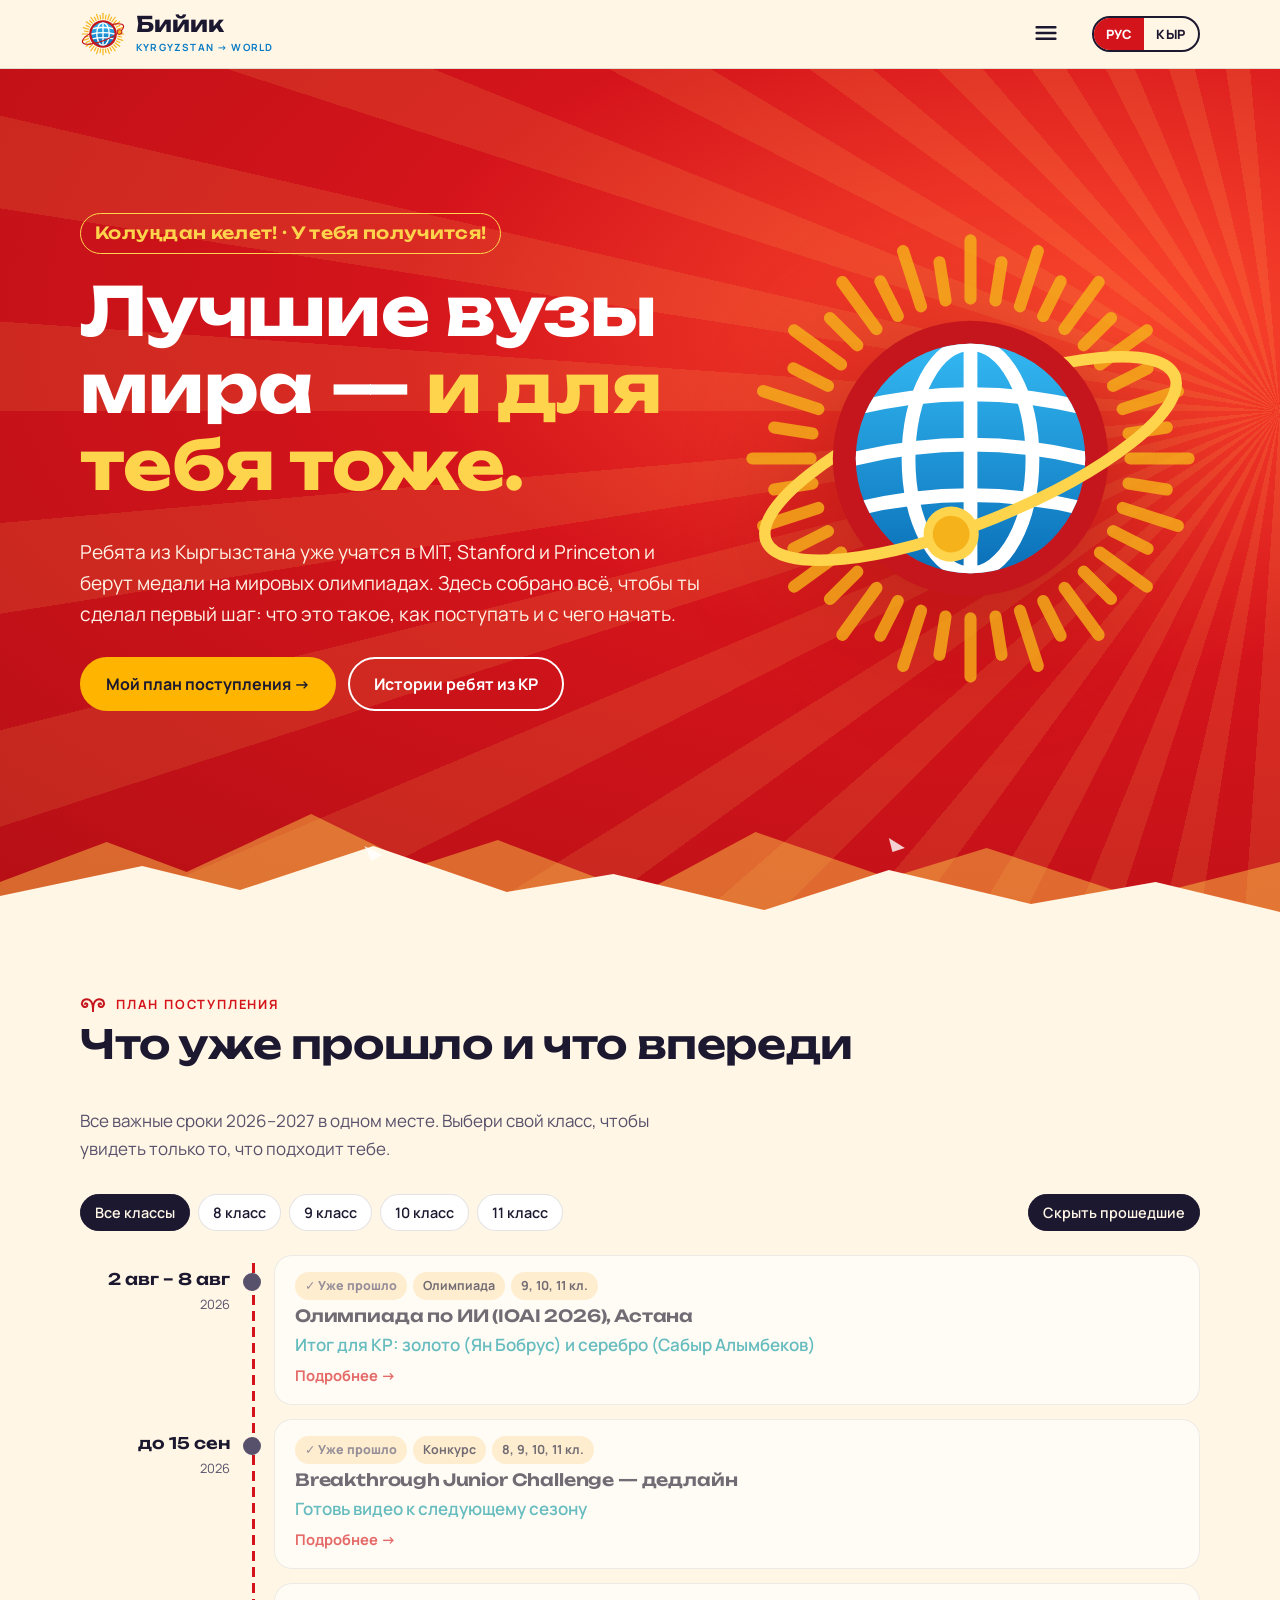
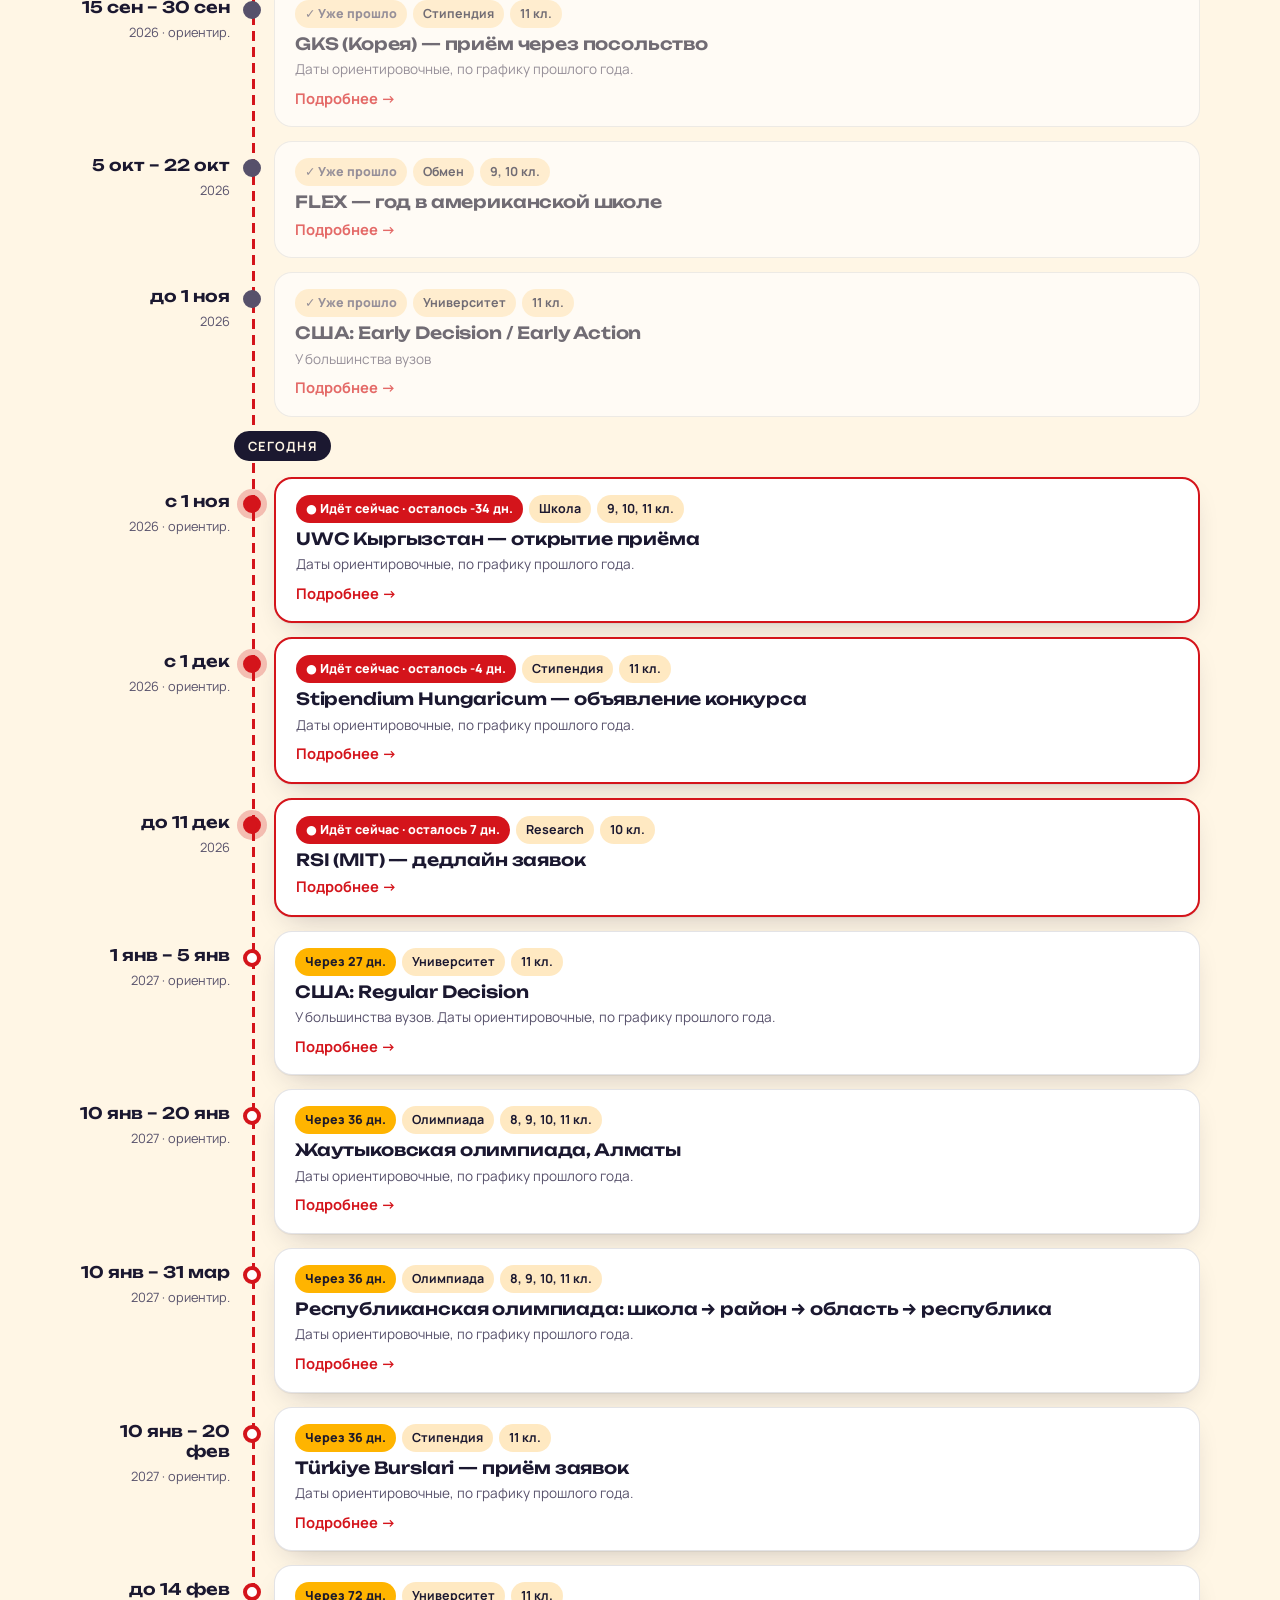
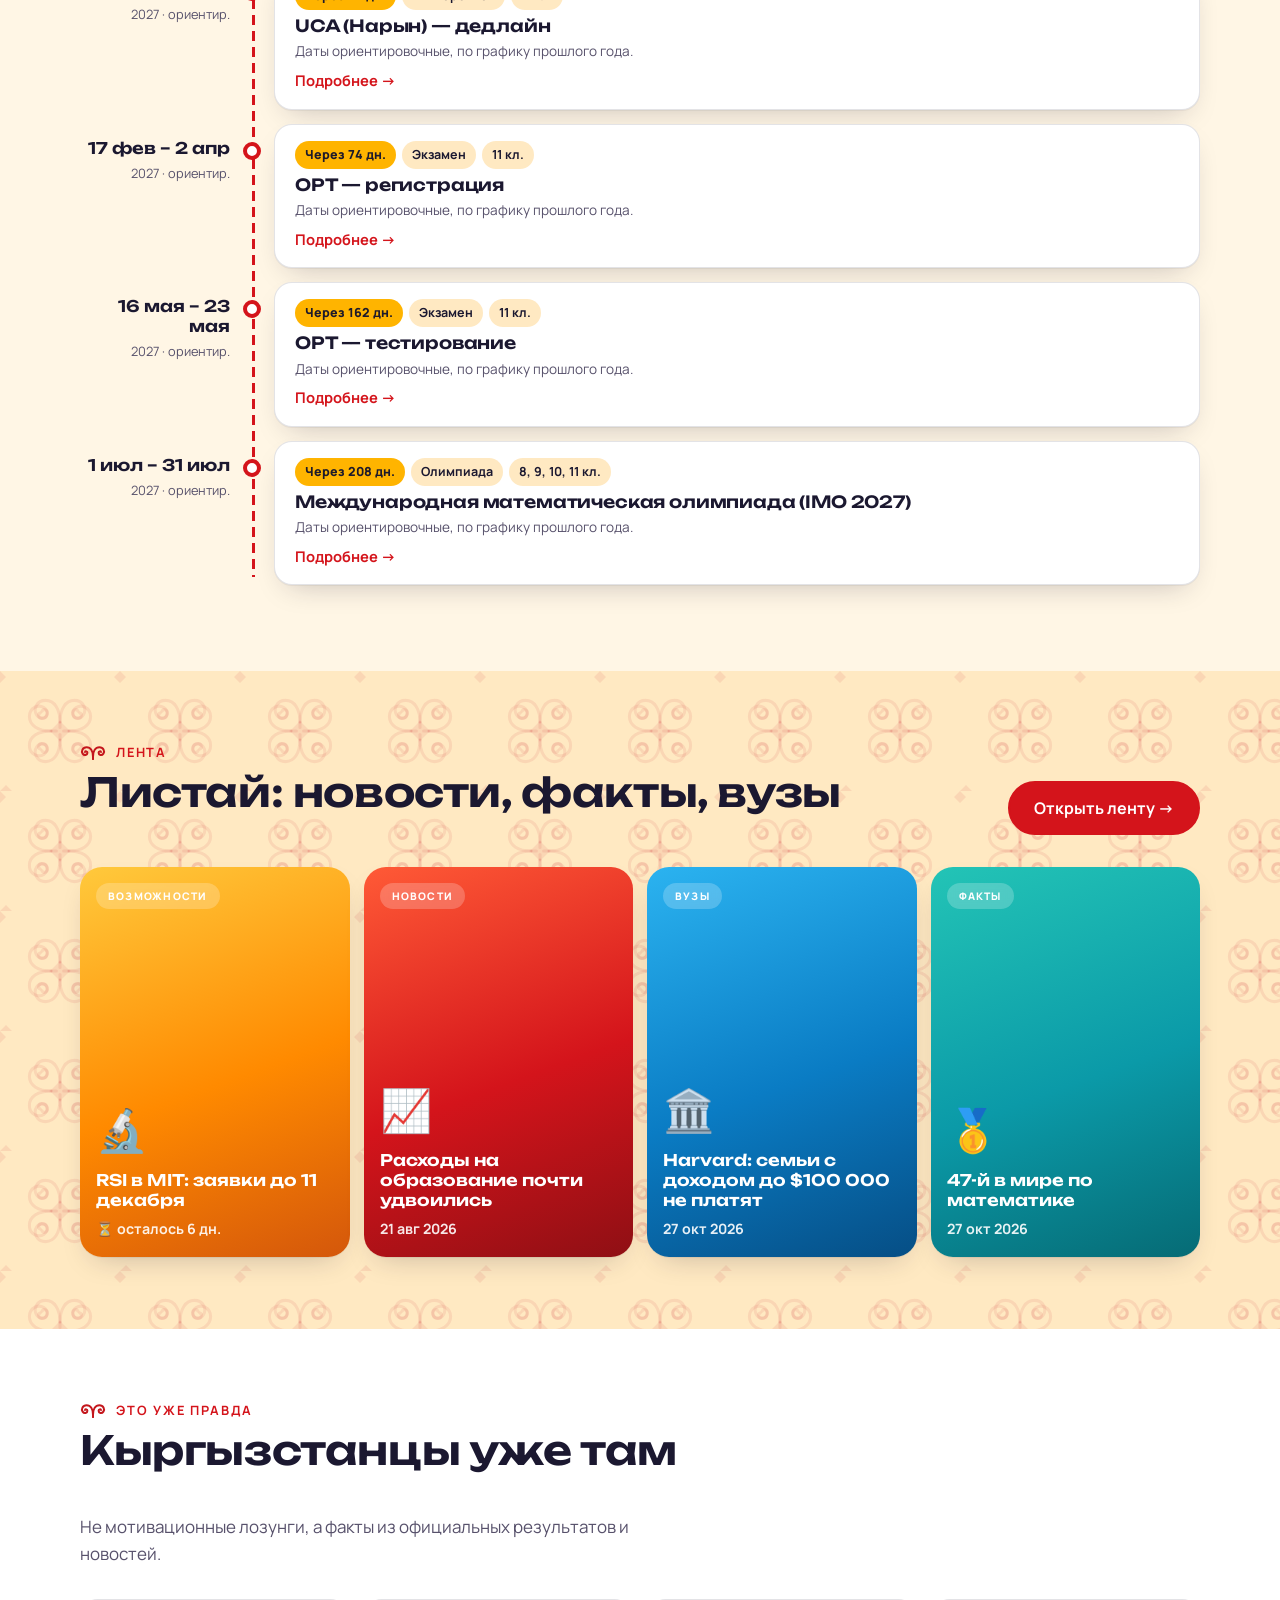
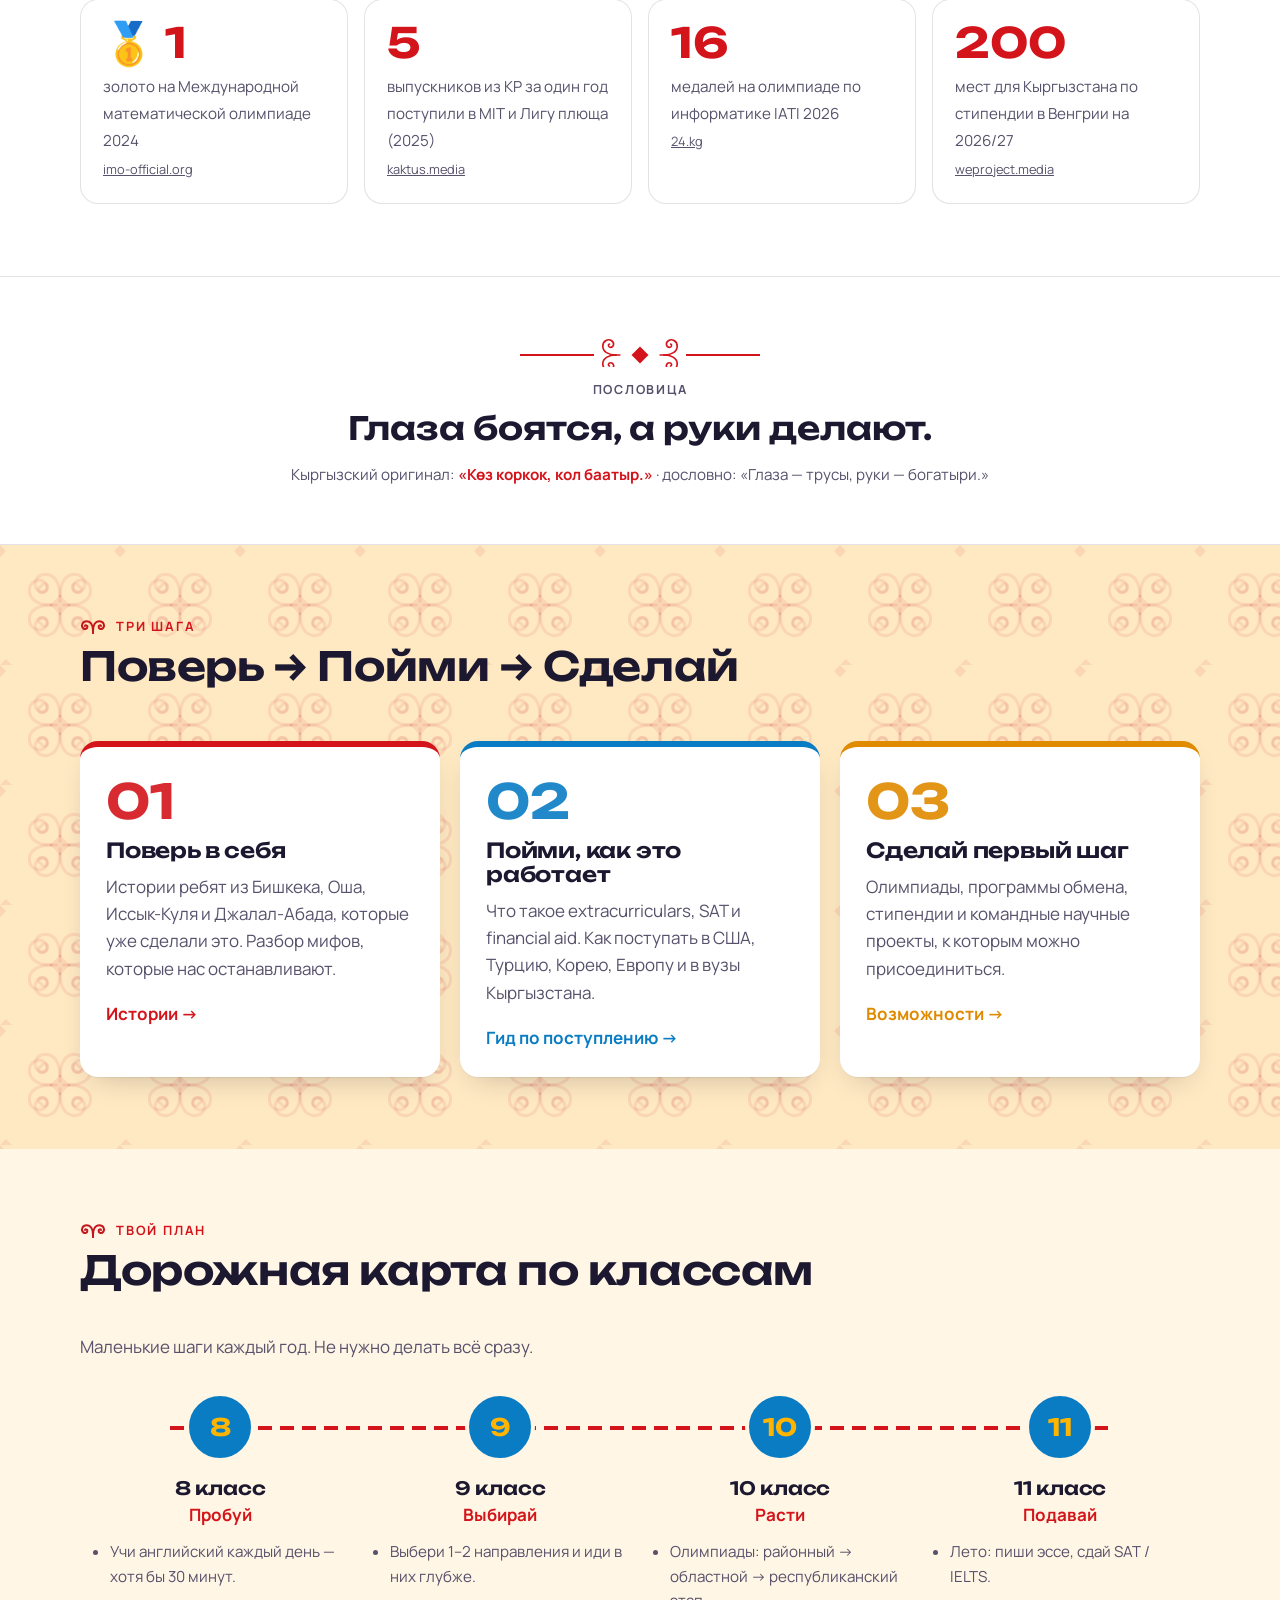
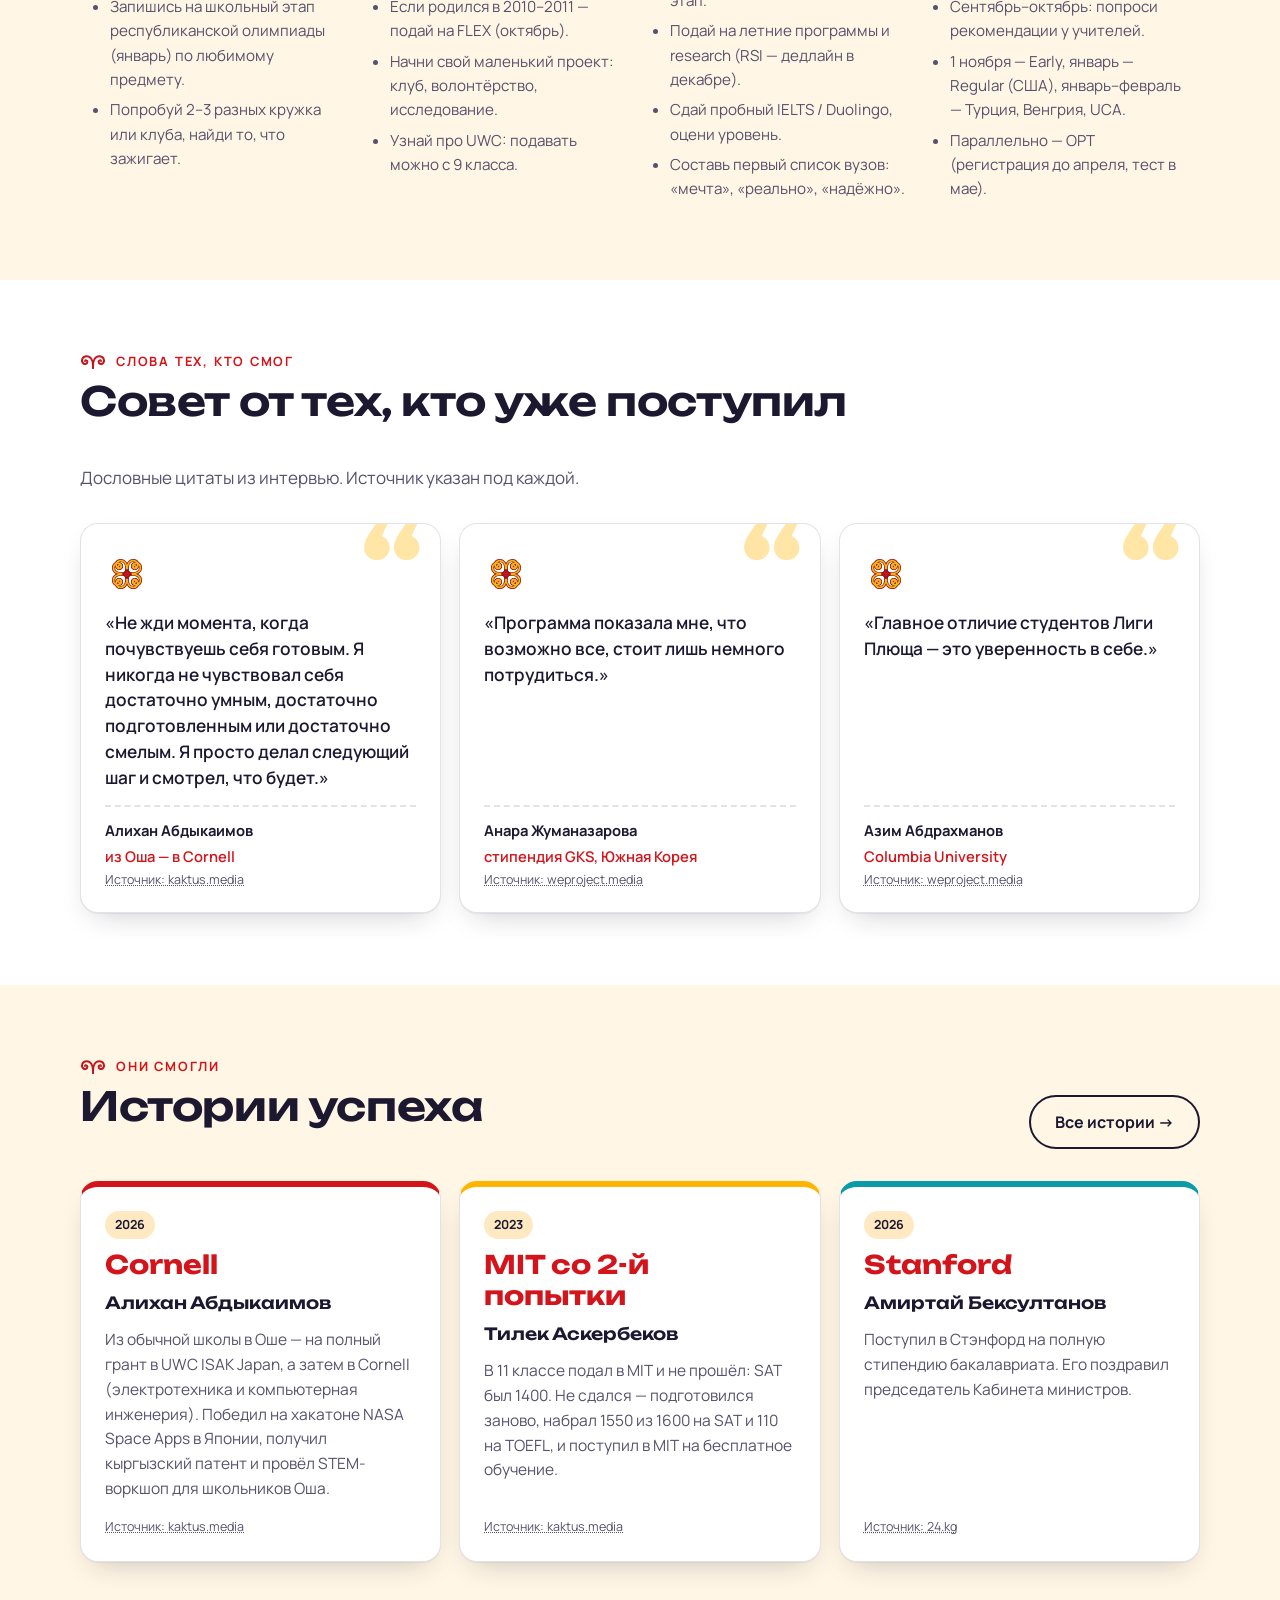
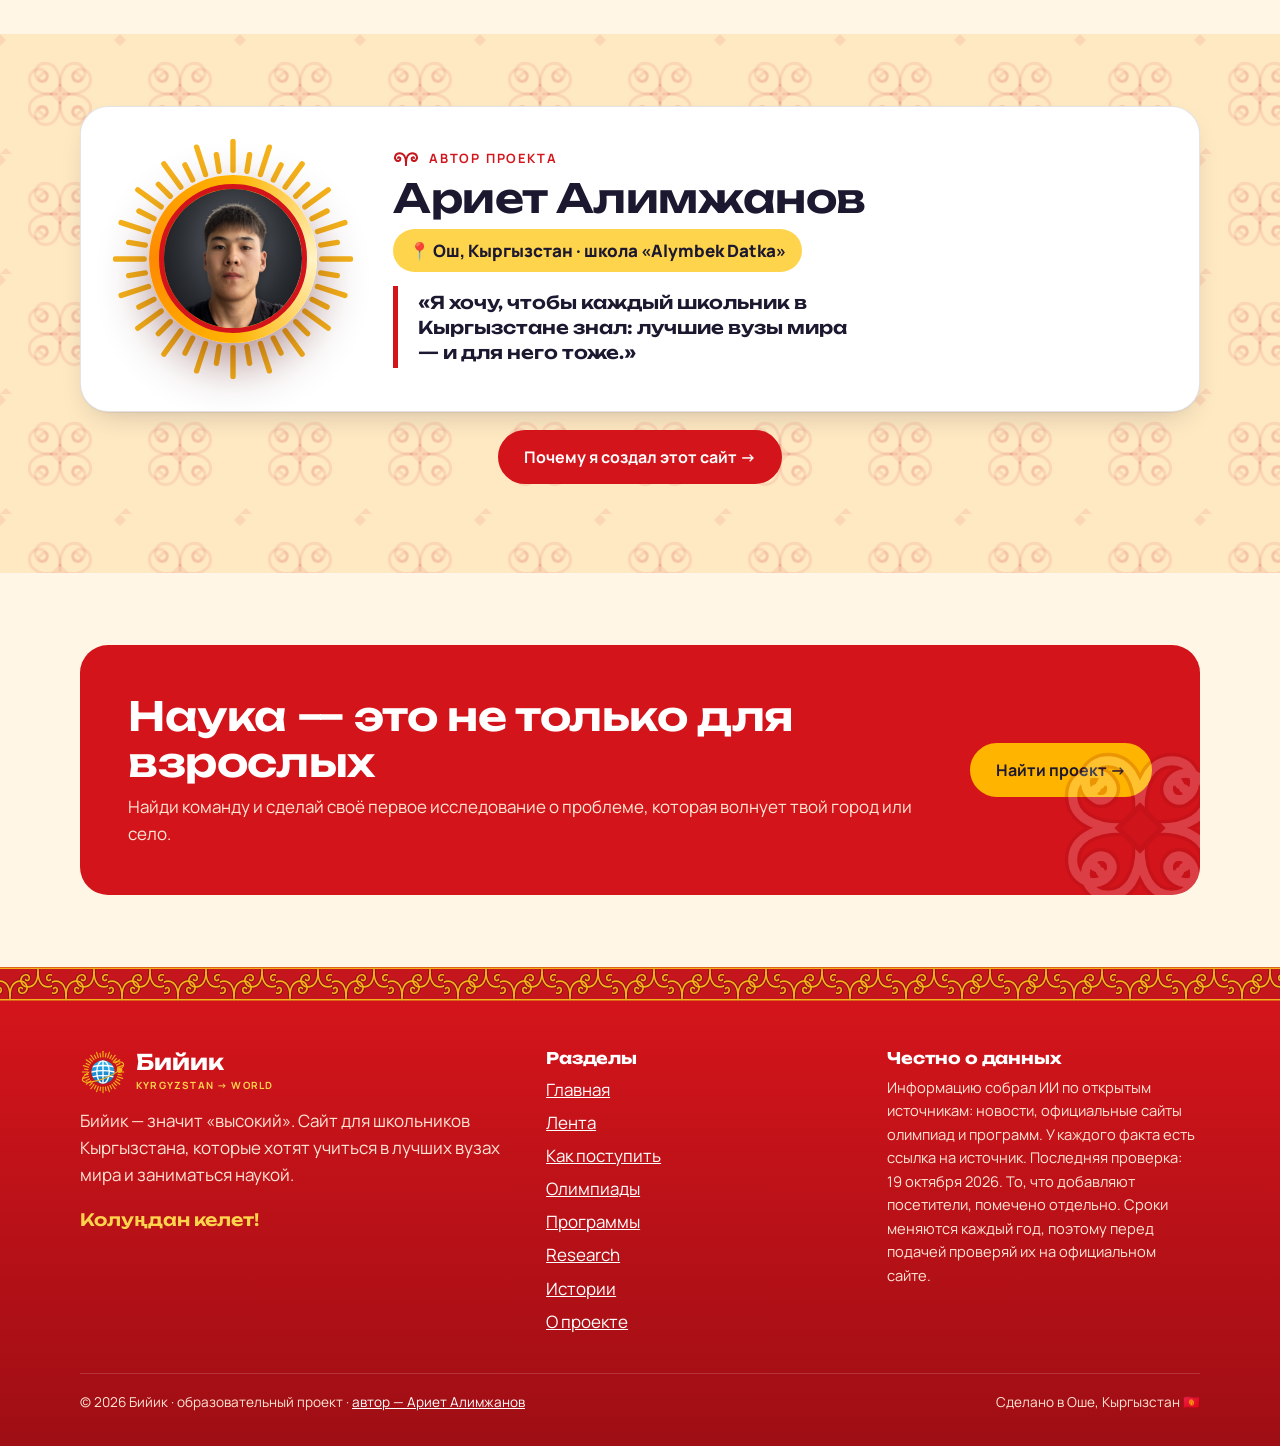
==== commit b92d40f7: "Лента в стиле Reels: новости, факты, вузы, возможности (RU/KY) Co-Authored-By: Claude Opus 5.5 <nore" ====
--- a/index.html
+++ b/index.html
@@ -13,7 +13,7 @@
 <link rel="stylesheet" href="css/style.css">
 <link rel="stylesheet" href="css/ornaments.css">
 </head>
-<body>
+<body class="">
 <header id="site-header"></header>
 <main>
 
@@ -38,6 +38,11 @@
   <div class="section-title"><div><div class="eyebrow"><span data-ky="Тапшыруу планы">План поступления</span></div><h2><span data-ky="Эмне өттү, эмне алдыда">Что уже прошло и что впереди</span></h2></div><p class=muted><span data-ky="2026–2027-жылдардын бардык маанилүү мөөнөттөрү бир жерде. Өзүңө тиешелүүсүн гана көрүү үчүн классыңды танда.">Все важные сроки 2026–2027 в одном месте. Выбери свой класс, чтобы увидеть только то, что подходит тебе.</span></p></div>
   <div class="filters" id="timeline-grades"></div>
   <ol class="timeline" id="timeline"></ol>
+</div></section>
+
+<section class="pattern-bg"><div class="wrap">
+  <div class="section-title"><div><div class="eyebrow"><span data-ky="Тасма">Лента</span></div><h2><span data-ky="Сүр: жаңылыктар, фактылар, ЖОЖдор">Листай: новости, факты, вузы</span></h2></div><a class="btn red" href="feed.html"><span data-ky="Тасманы ачуу →">Открыть ленту →</span></a></div>
+  <div class="fp-grid" id="feed-preview"></div>
 </div></section>
 
 <section class="alt"><div class="wrap">
@@ -91,6 +96,7 @@
 <script src="js/config.js"></script>
 <script src="js/data.js"></script>
 <script src="js/data-ky.js"></script>
+<script src="js/feed.js"></script>
 <script src="js/main.js"></script>
 </body>
 </html>
--- a/css/style.css
+++ b/css/style.css
@@ -407,8 +407,9 @@
 @media (max-width: 1080px) { .lang-switch { margin-left: 4px; } }
 .hero-logo { position: relative; aspect-ratio: 1; max-width: 460px; width: 100%; justify-self: center; filter: drop-shadow(0 20px 40px rgba(120, 0, 0, .35)); }
 .hero-logo svg { width: 100%; height: 100%; }
-.hero-logo .logo-rays { transform-origin: center; animation: spin 90s linear infinite; }
-@media (prefers-reduced-motion: reduce) { .hero-logo .logo-rays { animation: none; } }
+.hero-logo { animation: float 6s ease-in-out infinite; }
+@keyframes float { 0%, 100% { transform: translateY(0); } 50% { transform: translateY(-10px); } }
+@media (prefers-reduced-motion: reduce) { .hero-logo { animation: none; } }
 @media (max-width: 820px) { .hero-logo { max-width: 240px; order: -1; } }
 .mountains path:first-child { fill: #ffd44d; opacity: .45; }
 .page-head .mountains path:first-child { fill: #fff; opacity: .35; }
@@ -423,7 +424,9 @@
 .author { position: relative; display: grid; grid-template-columns: 380px 1fr; gap: 56px; align-items: center; }
 .author-photo { position: relative; aspect-ratio: 1; width: 100%; max-width: 380px; margin: 0 auto; }
 .author-photo .ap-rays { position: absolute; inset: 0; }
-.author-photo .ap-rays svg { width: 100%; height: 100%; animation: spin 120s linear infinite; }
+.author-photo .ap-rays svg { width: 100%; height: 100%; animation: breathe 4.5s ease-in-out infinite; }
+@keyframes breathe { 0%, 100% { transform: scale(1); opacity: 1; } 50% { transform: scale(1.04); opacity: .8; } }
+@media (prefers-reduced-motion: reduce) { .author-photo .ap-rays svg { animation: none; } }
 .author-photo .ap-ring { position: absolute; inset: 15%; border-radius: 50%; background: conic-gradient(var(--sun), #fff3c4, var(--sun), #ff8a00, var(--sun)); box-shadow: 0 20px 50px rgba(80, 0, 0, .45); }
 .author-photo img, .author-photo > span { position: absolute; inset: 19%; width: 62%; height: 62%; border-radius: 50%; object-fit: cover; border: 5px solid var(--red); }
 .author-photo > span { display: grid; place-items: center; background: var(--sky); color: #fff; font: 700 3rem var(--font-head); }
@@ -453,7 +456,7 @@
 .tl-card, .tl-date { min-width: 0; }
 @media (max-width: 700px) { .tl-item, .tl-now { grid-template-columns: 22px minmax(0, 1fr); } }
 .about-why .section-title { max-width: 760px; margin: 0 auto 24px; }
-@media (max-width: 1180px) {
+@media (max-width: 1320px) {
   .burger { display: block; }
   .nav-links { display: none; position: absolute; top: 68px; left: 0; right: 0; flex-direction: column; background: var(--felt); padding: 12px 20px 20px; border-bottom: 1px solid var(--line); }
   .nav-links.open { display: flex; }
@@ -469,3 +472,54 @@
   .lang-switch button { padding: 6px 9px; }
   .burger { padding: 4px; }
 }
+.views b { color: #ffd44d; font-weight: 800; }
+
+/* ═════════════ ЛЕНТА ═════════════ */
+.feed-page { background: #1b1830; }
+.feed-page .site-footer, .feed-page .band, .feed-page #site-footer { display: none; }
+.feed-wrap { position: relative; max-width: 500px; margin: 0 auto; }
+.feed-chips { display: flex; gap: 8px; overflow-x: auto; padding: 12px 16px; scrollbar-width: none; }
+.feed-chips::-webkit-scrollbar { display: none; }
+.feed-chips .chip { flex-shrink: 0; background: rgba(255,255,255,.12); color: #fff; border-color: transparent; }
+.feed-chips .chip[aria-pressed="true"] { background: #ffd44d; color: #1b1830; }
+.feed { height: calc(100dvh - 68px - 62px); overflow-y: auto; scroll-snap-type: y mandatory; scrollbar-width: none; padding: 0 12px; overscroll-behavior: contain; }
+.feed::-webkit-scrollbar { display: none; }
+.slide { scroll-snap-align: start; scroll-snap-stop: always; height: calc(100dvh - 68px - 62px - 12px); margin-bottom: 12px; border-radius: 28px; position: relative; overflow: hidden; color: #fff; display: flex; flex-direction: column; padding: 22px 76px 26px 24px; box-shadow: 0 20px 40px -20px rgba(0,0,0,.6); }
+.t-news { background: linear-gradient(160deg, #ff5a36, #d4141b 55%, #8f0f14); }
+.t-opp  { background: linear-gradient(160deg, #ffc93c, #ff8a00 55%, #d4570b); }
+.t-uni  { background: linear-gradient(160deg, #2bb3f0, #0a7cc4 55%, #064e85); }
+.t-fact { background: linear-gradient(160deg, #23c4b6, #0b9aa8 55%, #066b75); }
+.slide-orn { position: absolute; width: 360px; height: 360px; right: -110px; bottom: -110px; opacity: .22; pointer-events: none; }
+.slide-orn svg { width: 100%; height: 100%; }
+.slide-top { display: flex; justify-content: space-between; align-items: center; position: relative; margin-right: -52px; }
+.slide-type { font: 800 .75rem var(--font-body); letter-spacing: .12em; text-transform: uppercase; background: rgba(255,255,255,.22); padding: 6px 12px; border-radius: 999px; backdrop-filter: blur(4px); }
+.slide-count { font-weight: 700; font-size: .85rem; opacity: .85; }
+.slide-body { margin-top: auto; position: relative; }
+.slide-emoji { font-size: clamp(3.5rem, 12vh, 6rem); line-height: 1; margin-bottom: 14px; filter: drop-shadow(0 8px 16px rgba(0,0,0,.25)); }
+.slide h2 { color: #fff; font-size: clamp(1.45rem, 4.2vh, 2.1rem); line-height: 1.15; margin-bottom: 12px; text-wrap: balance; }
+.slide p { font-size: clamp(1rem, 2.2vh, 1.12rem); line-height: 1.5; margin: 0 0 16px; color: rgba(255,255,255,.95); }
+.slide-deadline { display: inline-block; background: #1b1830; color: #ffd44d; font-weight: 800; font-size: .88rem; padding: 7px 12px; border-radius: 999px; margin-bottom: 12px; }
+.slide-meta { font-size: .85rem; opacity: .9; }
+.slide-meta a { color: #fff; font-weight: 700; }
+.slide-actions { position: absolute; right: 14px; bottom: 26px; display: flex; flex-direction: column; gap: 12px; }
+.sa { width: 50px; height: 50px; border-radius: 50%; border: 0; background: rgba(255,255,255,.2); color: #fff; font-size: 1.4rem; cursor: pointer; backdrop-filter: blur(4px); display: grid; place-items: center; transition: transform .15s; }
+.sa:hover { transform: scale(1.08); }
+.sa.pop { animation: pop .35s ease; }
+@keyframes pop { 50% { transform: scale(1.35); } }
+.slide-end { scroll-snap-align: start; height: 40vh; display: grid; place-items: center; text-align: center; color: rgba(255,255,255,.7); }
+.slide-end .divider { width: 180px; }
+.feed .empty { color: #fff; }
+.feed-hint { position: absolute; right: -150px; top: 50%; color: rgba(255,255,255,.6); font-weight: 700; writing-mode: vertical-rl; }
+@media (max-width: 900px) { .feed-hint { display: none; } }
+@media (max-width: 480px) { .feed { padding: 0 8px; } .slide { border-radius: 22px; padding: 18px 70px 22px 18px; } }
+
+/* Превью ленты на главной */
+.fp-grid { display: grid; grid-template-columns: repeat(4, 1fr); gap: 14px; }
+.fp-card { aspect-ratio: 9 / 13; border-radius: 22px; color: #fff; text-decoration: none; padding: 16px; display: flex; flex-direction: column; gap: 8px; position: relative; overflow: hidden; box-shadow: var(--shadow); transition: transform .2s; }
+.fp-card:hover { transform: translateY(-4px) rotate(-.5deg); }
+.fp-card .slide-type { align-self: flex-start; font-size: .65rem; }
+.fp-emoji { font-size: 2.6rem; margin-top: auto; }
+.fp-card b { font-family: var(--font-head); font-weight: 600; font-size: 1rem; line-height: 1.25; }
+.fp-card small { opacity: .9; font-weight: 700; }
+@media (max-width: 900px) { .fp-grid { grid-template-columns: repeat(2, 1fr); } }
+@media (max-width: 900px) { .fp-card { aspect-ratio: auto; min-height: 230px; } .fp-card b { font-size: .95rem; } }
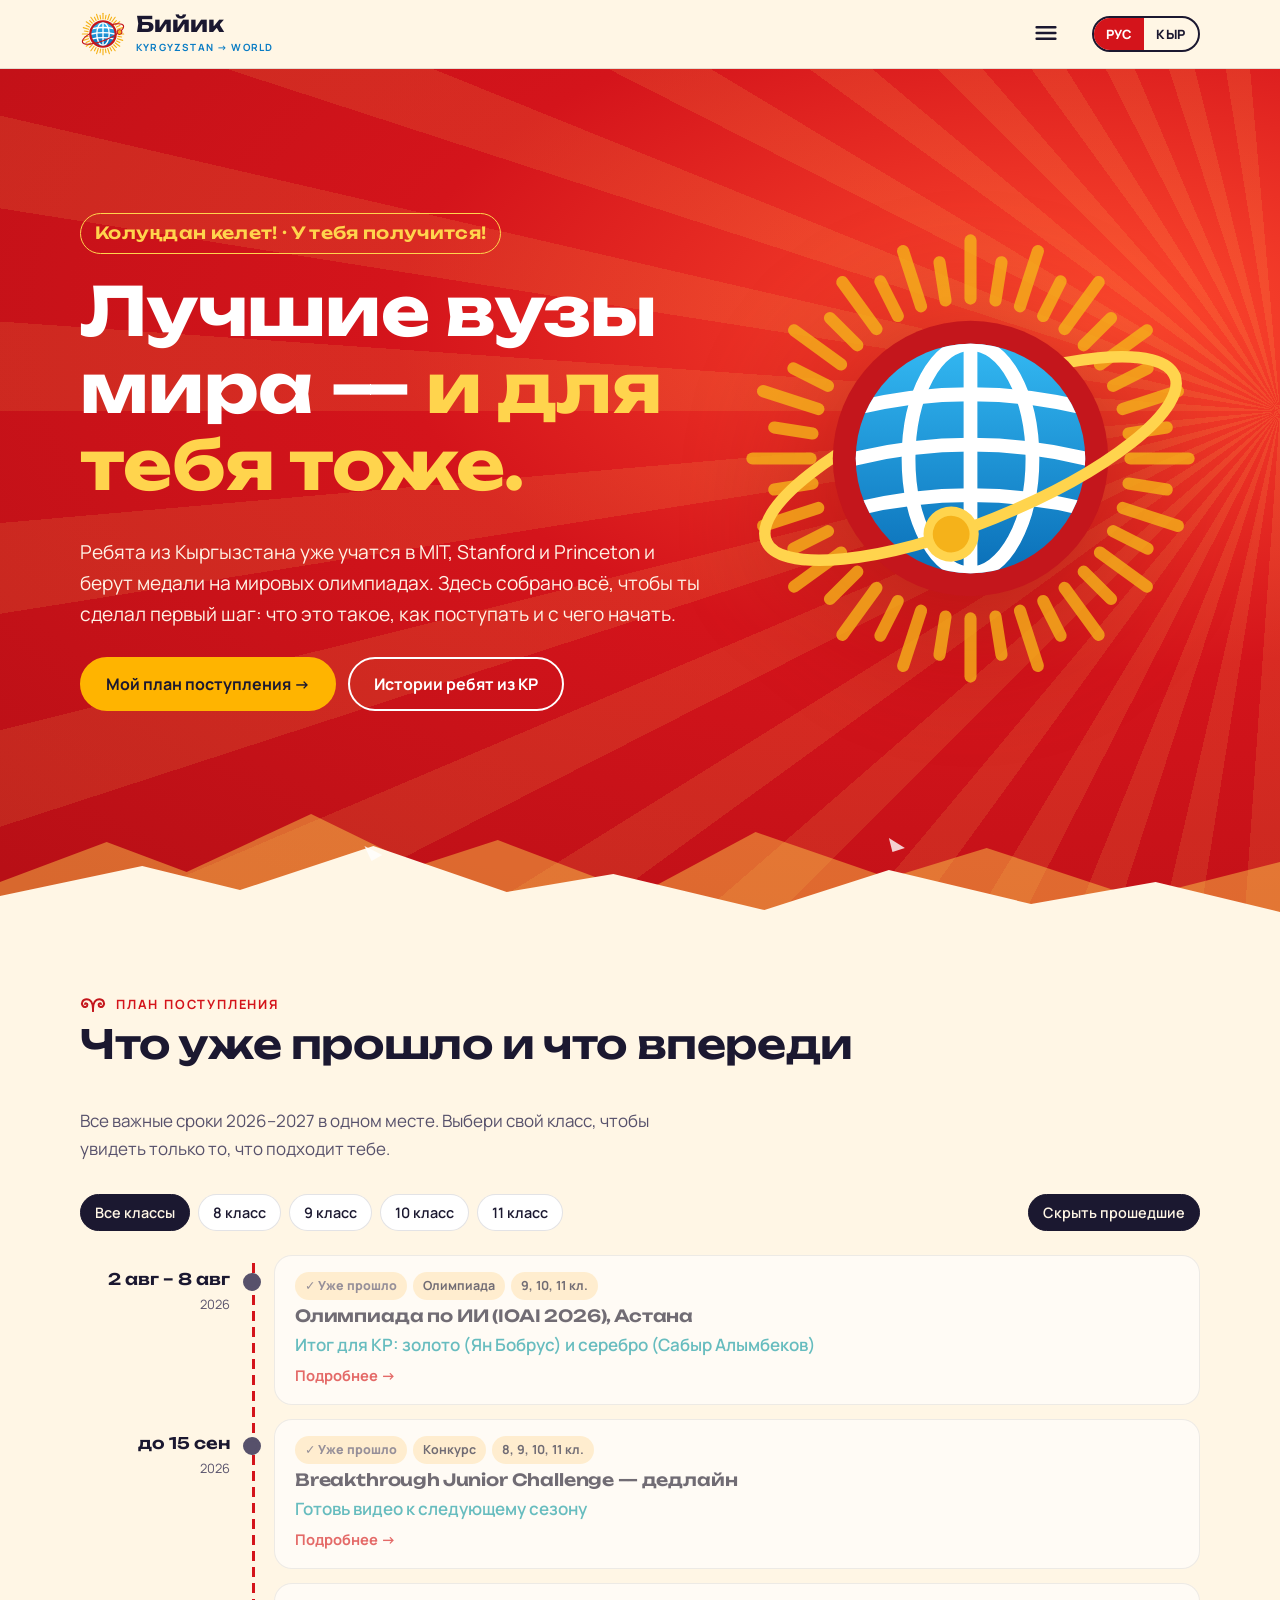
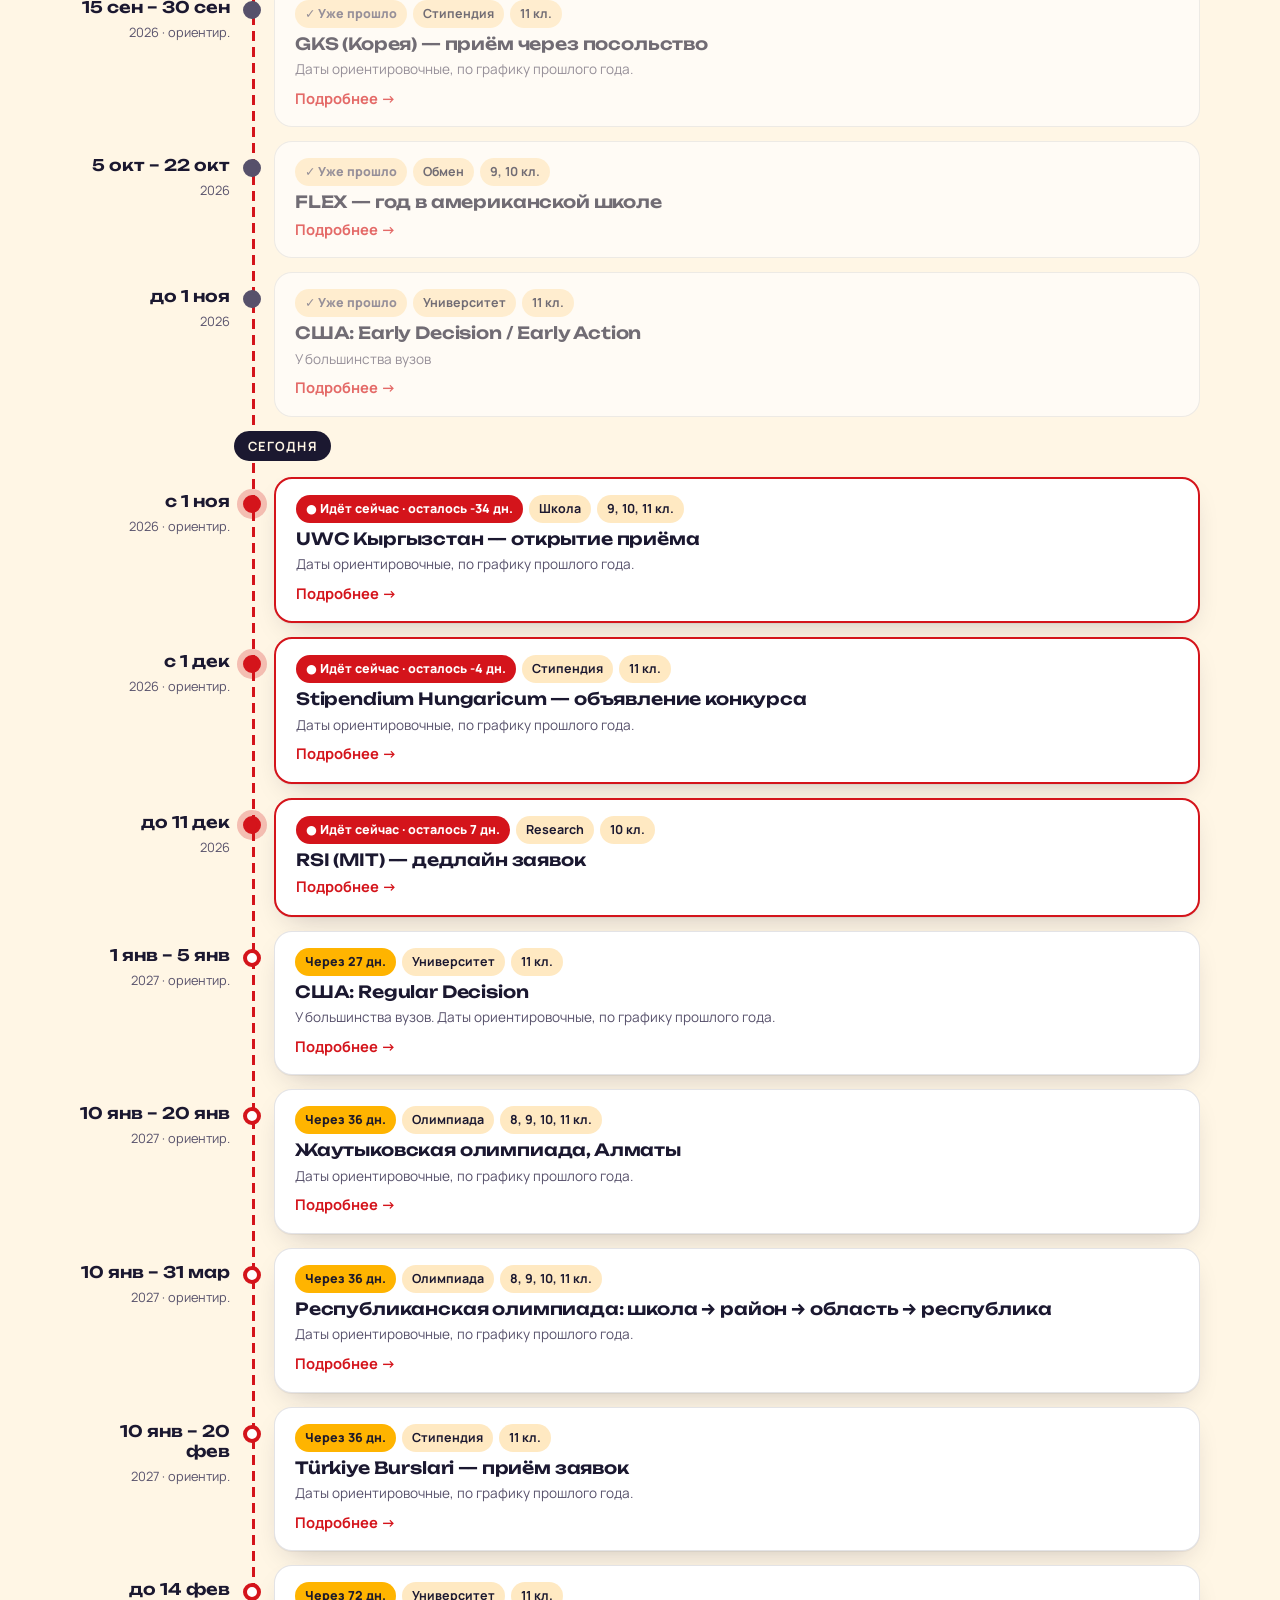
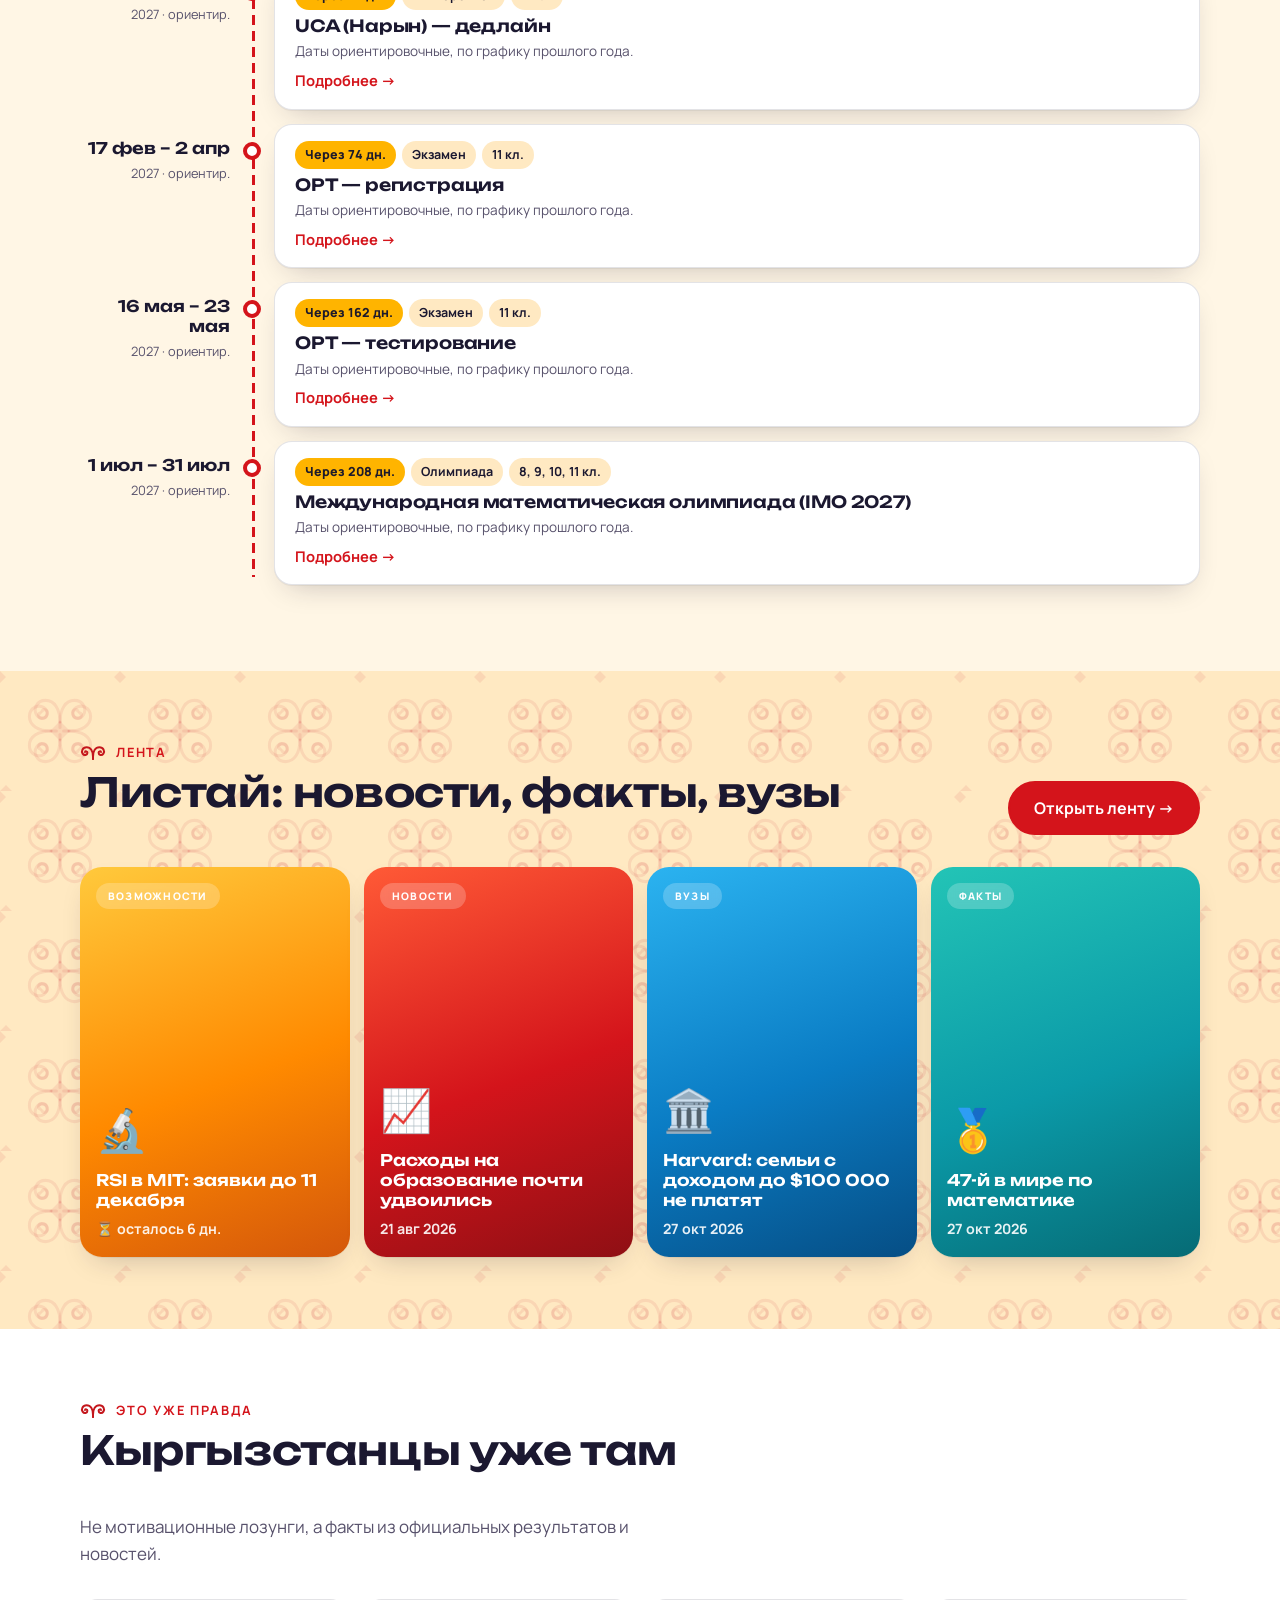
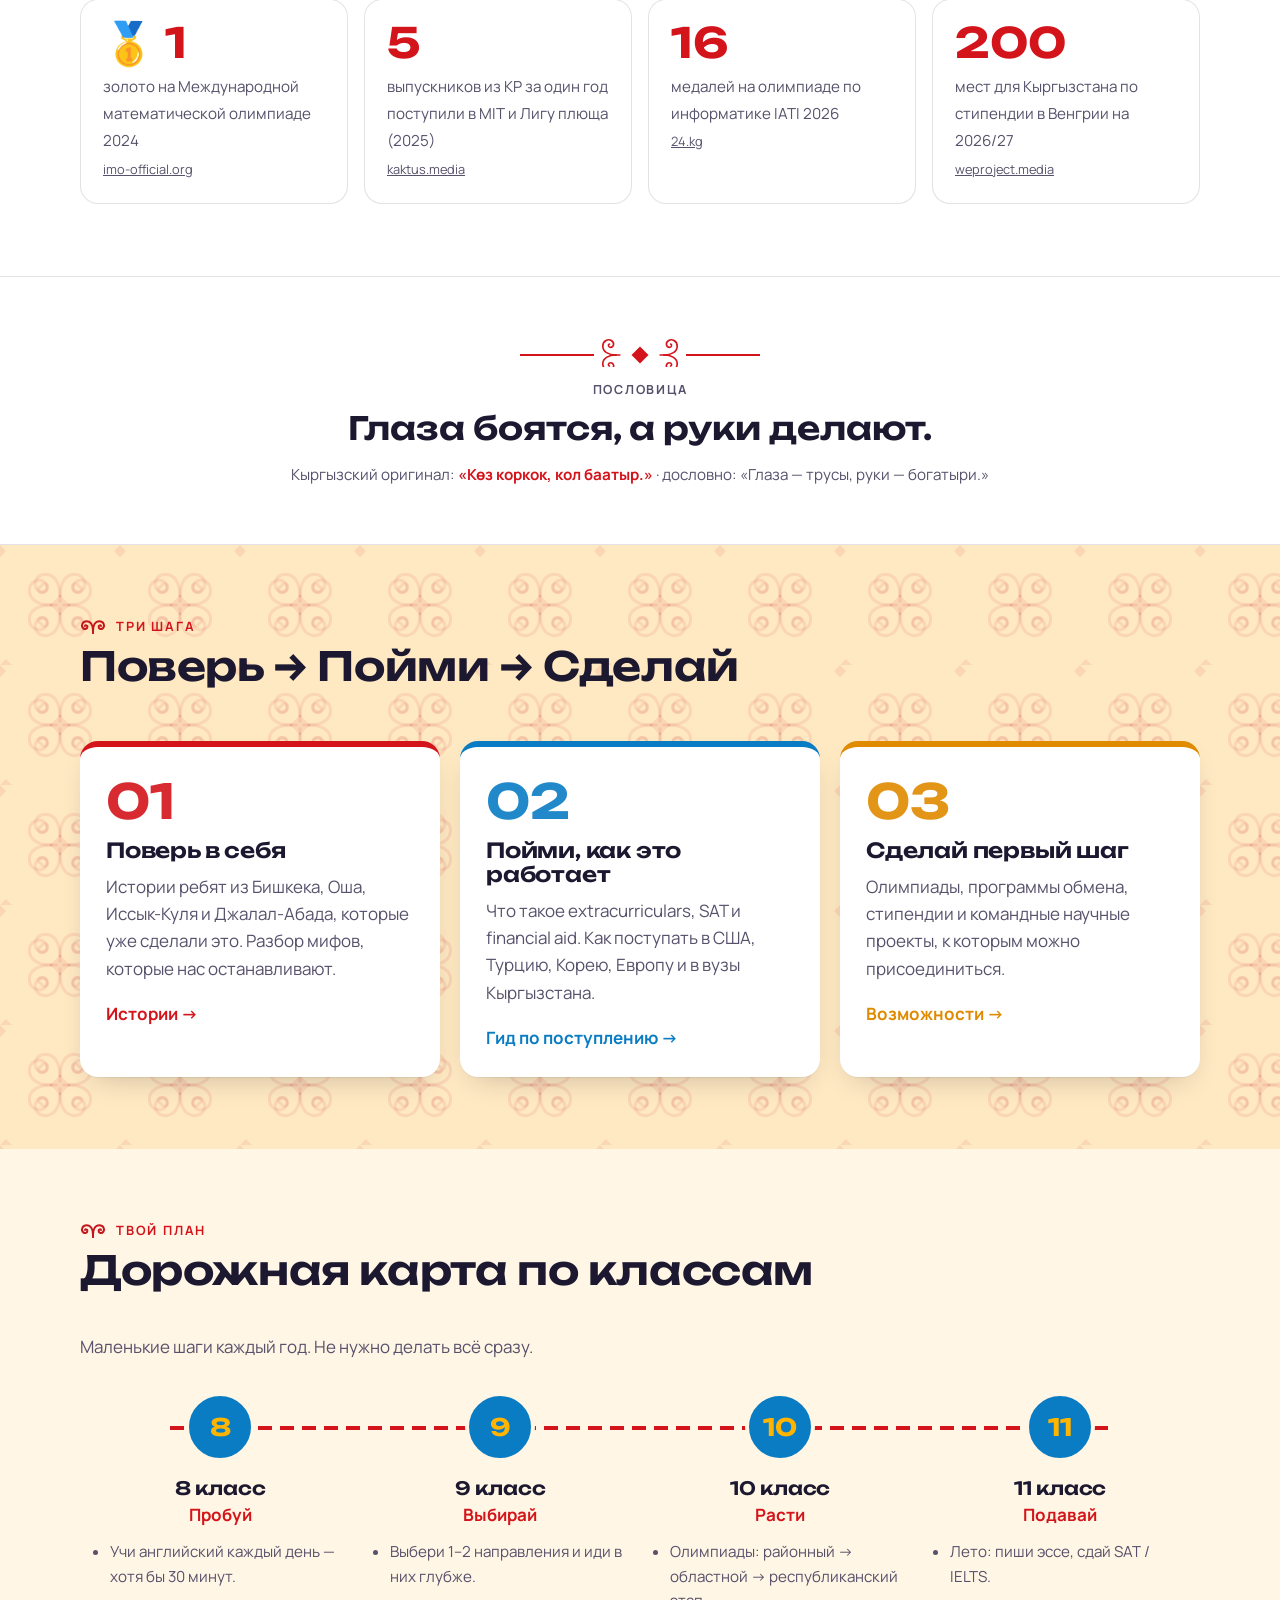
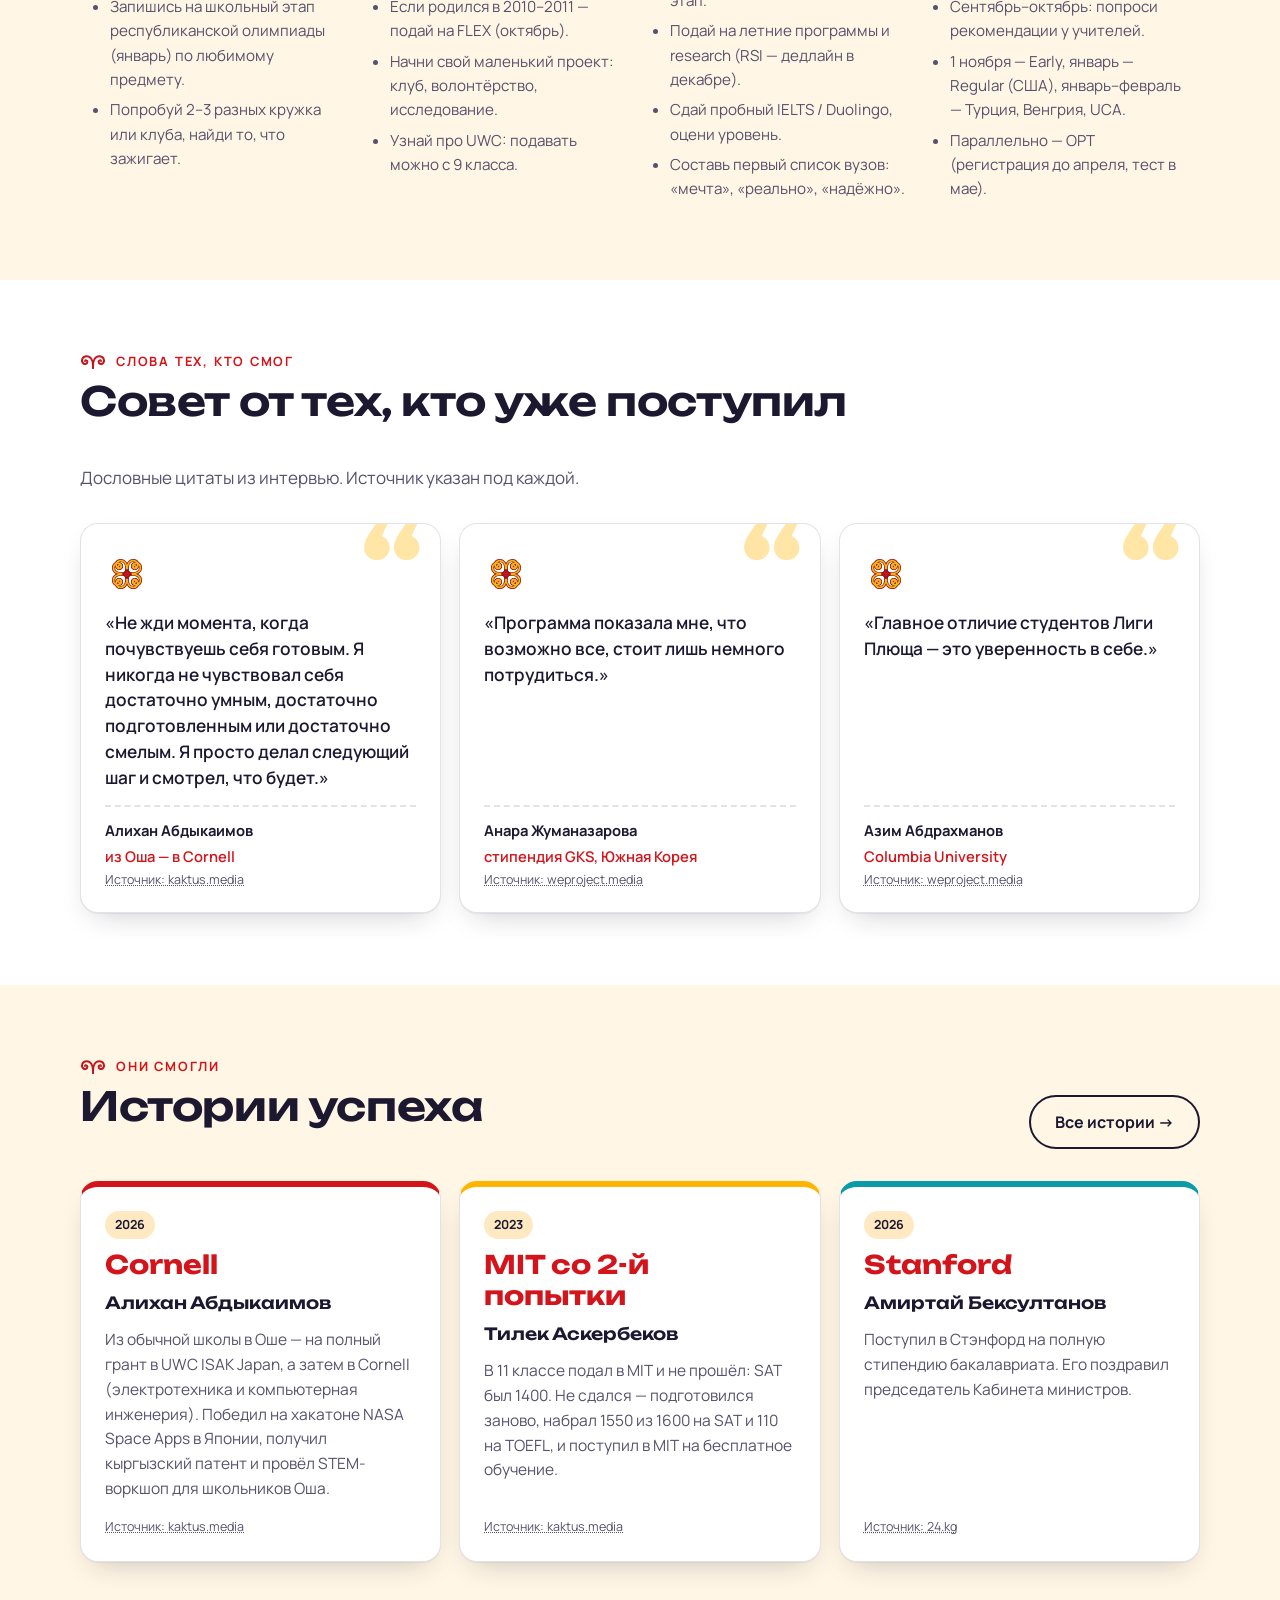
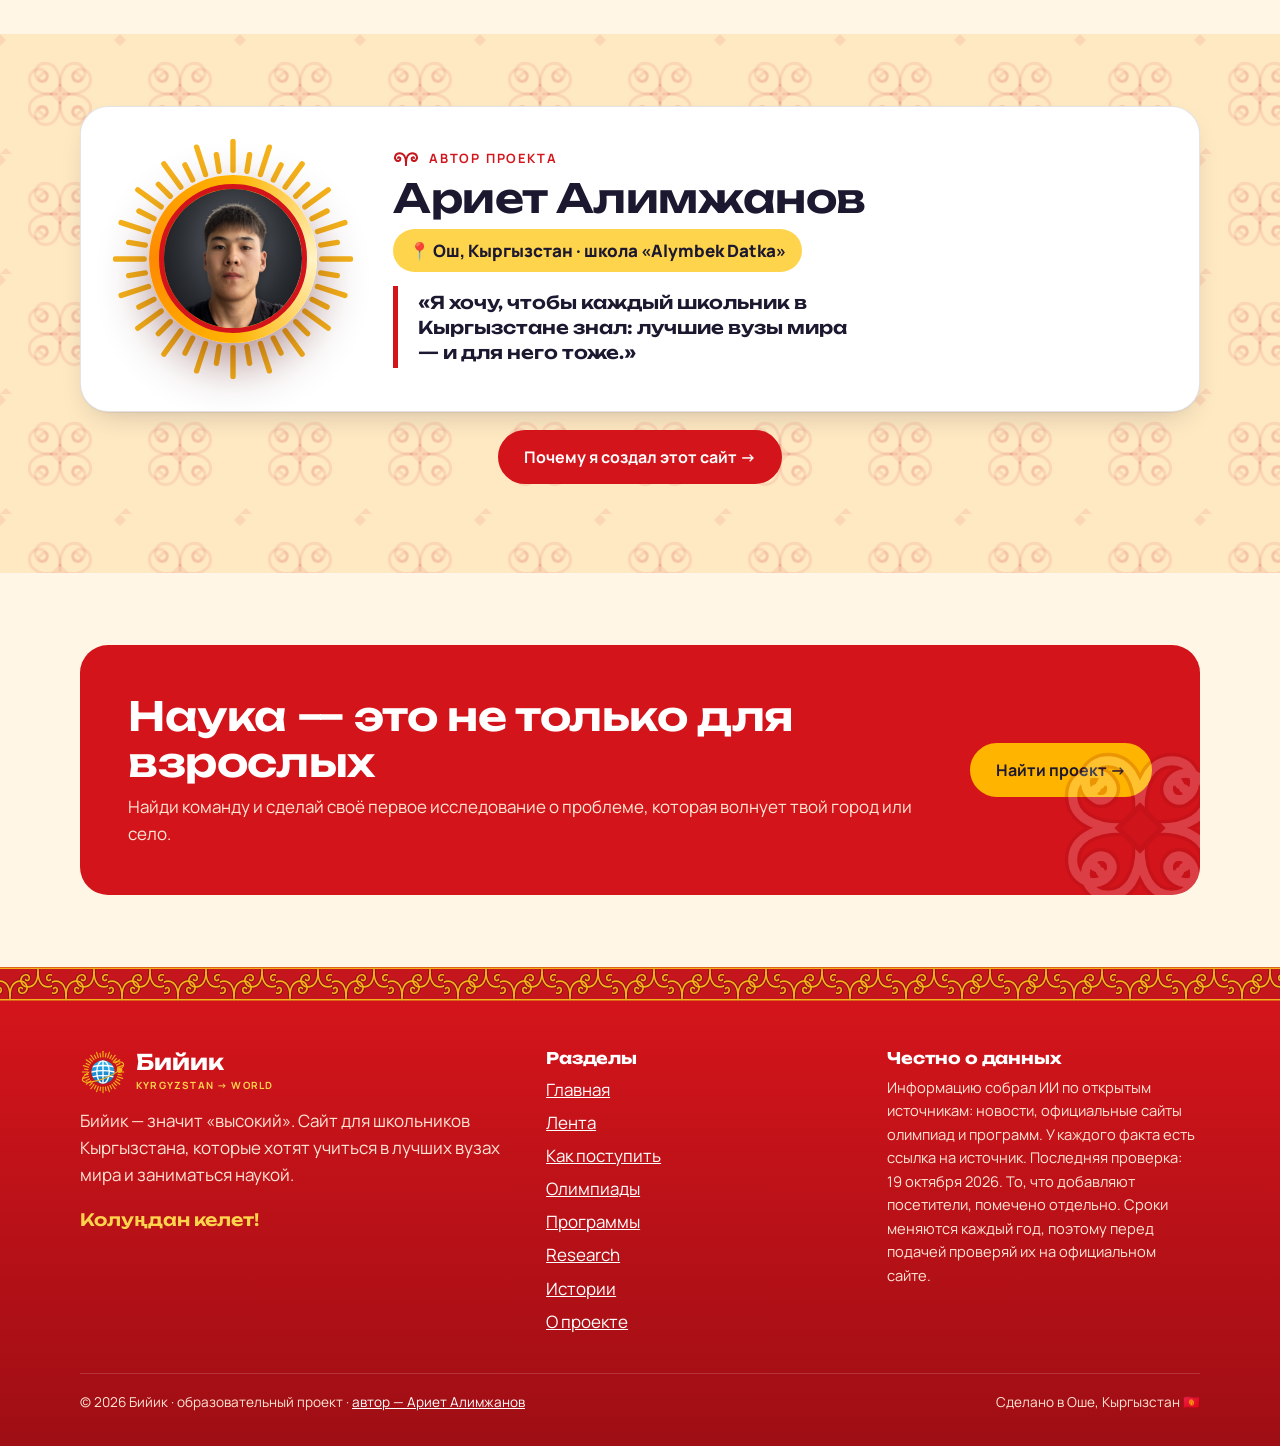
==== commit 8dfec98a: "SEO: заголовки и описания для поиска, sitemap.xml, robots.txt, карточка для соцсетей Co-Authored-By:" ====
--- a/index.html
+++ b/index.html
@@ -3,8 +3,25 @@
 <head>
 <meta charset="utf-8">
 <meta name="viewport" content="width=device-width, initial-scale=1">
-<title>Бийик — путь к лучшим вузам мира</title>
-<meta name="description" content="Олимпиады, стипендии, research и истории успеха для школьников Кыргызстана.">
+<title>Бийик — сайт для поступления в лучшие вузы мира из Кыргызстана</title>
+<meta name="description" content="Как поступить в зарубежный университет из Кыргызстана: гранты и стипендии, олимпиады, SAT и IELTS, план поступления по классам, истории успеха. Бесплатно, на русском и кыргызском.">
+<link rel="canonical" href="https://biyik.org/">
+<link rel="alternate" hreflang="ru" href="https://biyik.org/">
+<link rel="alternate" hreflang="ky" href="https://biyik.org/?lang=ky">
+<link rel="alternate" hreflang="x-default" href="https://biyik.org/">
+<meta name="keywords" content="поступление за границу, гранты Кыргызстан, стипендии для кыргызстанцев, учеба за рубежом, олимпиады Кыргызстан, SAT, IELTS, ОРТ, ЖОЖга тапшыруу, чет өлкөдө окуу, грант, стипендия">
+<meta property="og:type" content="website">
+<meta property="og:site_name" content="Бийик">
+<meta property="og:locale" content="ru_RU">
+<meta property="og:locale:alternate" content="ky_KG">
+<meta property="og:title" content="Бийик — сайт для поступления в лучшие вузы мира из Кыргызстана">
+<meta property="og:description" content="Как поступить в зарубежный университет из Кыргызстана: гранты и стипендии, олимпиады, SAT и IELTS, план поступления по классам, истории успеха. Бесплатно, на русском и кыргызском.">
+<meta property="og:url" content="https://biyik.org/">
+<meta property="og:image" content="https://biyik.org/img/og-image.png">
+<meta property="og:image:width" content="1200">
+<meta property="og:image:height" content="630">
+<meta name="twitter:card" content="summary_large_image">
+<script type="application/ld+json">{"@context": "https://schema.org", "@graph": [{"@type": "WebSite", "name": "Бийик", "alternateName": ["Biyik", "biyik.org"], "url": "https://biyik.org/", "inLanguage": ["ru", "ky"], "description": "Как поступить в зарубежный университет из Кыргызстана: гранты и стипендии, олимпиады, SAT и IELTS, план поступления по классам, истории успеха. Бесплатно, на русском и кыргызском."}, {"@type": "Organization", "name": "Бийик", "url": "https://biyik.org/", "logo": "https://biyik.org/img/og-image.png", "founder": {"@type": "Person", "name": "Ариет Алимжанов", "homeLocation": "Ош, Кыргызстан"}}]}</script>
 <meta name="theme-color" content="#d4141b">
 <link rel="icon" href="data:image/svg+xml,%3Csvg viewBox=%22-100 -100 200 200%22 xmlns=%22http://www.w3.org/2000/svg%22%3E%3Cdefs%3E%3CclipPath id=%22Lg%22%3E%3Ccircle r=%2250%22/%3E%3C/clipPath%3E%3ClinearGradient id=%22Lb%22 x1=%220%22 y1=%220%22 x2=%220%22 y2=%221%22%3E%3Cstop offset=%220%22 stop-color=%22#33b8f2%22/%3E%3Cstop offset=%221%22 stop-color=%22#0a6fb8%22/%3E%3C/linearGradient%3E%3C/defs%3E%3Cg stroke=%22#f5b21a%22 stroke-width=%225%22 stroke-linecap=%22round%22%3E%3Cline x1=%2266.0%22 y1=%220.0%22 x2=%2290.0%22 y2=%220.0%22/%3E%3Cline x1=%2265.2%22 y1=%2210.3%22 x2=%2281.0%22 y2=%2212.8%22/%3E%3Cline x1=%2262.8%22 y1=%2220.4%22 x2=%2285.6%22 y2=%2227.8%22/%3E%3Cline x1=%2258.8%22 y1=%2230.0%22 x2=%2273.1%22 y2=%2237.2%22/%3E%3Cline x1=%2253.4%22 y1=%2238.8%22 x2=%2272.8%22 y2=%2252.9%22/%3E%3Cline x1=%2246.7%22 y1=%2246.7%22 x2=%2258.0%22 y2=%2258.0%22/%3E%3Cline x1=%2238.8%22 y1=%2253.4%22 x2=%2252.9%22 y2=%2272.8%22/%3E%3Cline x1=%2230.0%22 y1=%2258.8%22 x2=%2237.2%22 y2=%2273.1%22/%3E%3Cline x1=%2220.4%22 y1=%2262.8%22 x2=%2227.8%22 y2=%2285.6%22/%3E%3Cline x1=%2210.3%22 y1=%2265.2%22 x2=%2212.8%22 y2=%2281.0%22/%3E%3Cline x1=%220.0%22 y1=%2266.0%22 x2=%220.0%22 y2=%2290.0%22/%3E%3Cline x1=%22-10.3%22 y1=%2265.2%22 x2=%22-12.8%22 y2=%2281.0%22/%3E%3Cline x1=%22-20.4%22 y1=%2262.8%22 x2=%22-27.8%22 y2=%2285.6%22/%3E%3Cline x1=%22-30.0%22 y1=%2258.8%22 x2=%22-37.2%22 y2=%2273.1%22/%3E%3Cline x1=%22-38.8%22 y1=%2253.4%22 x2=%22-52.9%22 y2=%2272.8%22/%3E%3Cline x1=%22-46.7%22 y1=%2246.7%22 x2=%22-58.0%22 y2=%2258.0%22/%3E%3Cline x1=%22-53.4%22 y1=%2238.8%22 x2=%22-72.8%22 y2=%2252.9%22/%3E%3Cline x1=%22-58.8%22 y1=%2230.0%22 x2=%22-73.1%22 y2=%2237.2%22/%3E%3Cline x1=%22-62.8%22 y1=%2220.4%22 x2=%22-85.6%22 y2=%2227.8%22/%3E%3Cline x1=%22-65.2%22 y1=%2210.3%22 x2=%22-81.0%22 y2=%2212.8%22/%3E%3Cline x1=%22-66.0%22 y1=%220.0%22 x2=%22-90.0%22 y2=%220.0%22/%3E%3Cline x1=%22-65.2%22 y1=%22-10.3%22 x2=%22-81.0%22 y2=%22-12.8%22/%3E%3Cline x1=%22-62.8%22 y1=%22-20.4%22 x2=%22-85.6%22 y2=%22-27.8%22/%3E%3Cline x1=%22-58.8%22 y1=%22-30.0%22 x2=%22-73.1%22 y2=%22-37.2%22/%3E%3Cline x1=%22-53.4%22 y1=%22-38.8%22 x2=%22-72.8%22 y2=%22-52.9%22/%3E%3Cline x1=%22-46.7%22 y1=%22-46.7%22 x2=%22-58.0%22 y2=%22-58.0%22/%3E%3Cline x1=%22-38.8%22 y1=%22-53.4%22 x2=%22-52.9%22 y2=%22-72.8%22/%3E%3Cline x1=%22-30.0%22 y1=%22-58.8%22 x2=%22-37.2%22 y2=%22-73.1%22/%3E%3Cline x1=%22-20.4%22 y1=%22-62.8%22 x2=%22-27.8%22 y2=%22-85.6%22/%3E%3Cline x1=%22-10.3%22 y1=%22-65.2%22 x2=%22-12.8%22 y2=%22-81.0%22/%3E%3Cline x1=%22-0.0%22 y1=%22-66.0%22 x2=%22-0.0%22 y2=%22-90.0%22/%3E%3Cline x1=%2210.3%22 y1=%22-65.2%22 x2=%2212.8%22 y2=%22-81.0%22/%3E%3Cline x1=%2220.4%22 y1=%22-62.8%22 x2=%2227.8%22 y2=%22-85.6%22/%3E%3Cline x1=%2230.0%22 y1=%22-58.8%22 x2=%2237.2%22 y2=%22-73.1%22/%3E%3Cline x1=%2238.8%22 y1=%22-53.4%22 x2=%2252.9%22 y2=%22-72.8%22/%3E%3Cline x1=%2246.7%22 y1=%22-46.7%22 x2=%2258.0%22 y2=%22-58.0%22/%3E%3Cline x1=%2253.4%22 y1=%22-38.8%22 x2=%2272.8%22 y2=%22-52.9%22/%3E%3Cline x1=%2258.8%22 y1=%22-30.0%22 x2=%2273.1%22 y2=%22-37.2%22/%3E%3Cline x1=%2262.8%22 y1=%22-20.4%22 x2=%2285.6%22 y2=%22-27.8%22/%3E%3Cline x1=%2265.2%22 y1=%22-10.3%22 x2=%2281.0%22 y2=%22-12.8%22/%3E%3C/g%3E%3Cpath d=%22M-96 0A96 28 0 0 1 96 0%22 transform=%22rotate(-22)%22 fill=%22none%22 stroke=%22#c4161c%22 stroke-width=%225%22 stroke-linecap=%22round%22/%3E%3Ccircle r=%2260%22 fill=%22#c4161c%22/%3E%3Ccircle r=%2250%22 fill=%22url(#Lb)%22/%3E%3Cg clip-path=%22url(#Lg)%22 fill=%22none%22 stroke=%22#fff%22 stroke-width=%226%22 stroke-linecap=%22round%22%3E %3Cellipse rx=%2227%22 ry=%2250%22/%3E%3Cline x1=%220%22 y1=%22-50%22 x2=%220%22 y2=%2250%22/%3E %3Cpath d=%22M-50 -22Q0 -34 50 -22M-50 22Q0 10 50 22M-50 0Q0 -12 50 0%22/%3E%3C/g%3E%3Cpath d=%22M96 0A96 28 0 0 1 -96 0%22 transform=%22rotate(-22)%22 fill=%22none%22 stroke=%22#c4161c%22 stroke-width=%225%22 stroke-linecap=%22round%22/%3E%3Cg transform=%22rotate(-22)%22%3E%3Ccircle cx=%2270%22 cy=%2219%22 r=%2210%22 fill=%22#f5b21a%22 stroke=%22#c4161c%22 stroke-width=%224%22/%3E%3C/g%3E%3C/svg%3E">
 <link rel="preconnect" href="https://fonts.googleapis.com">
